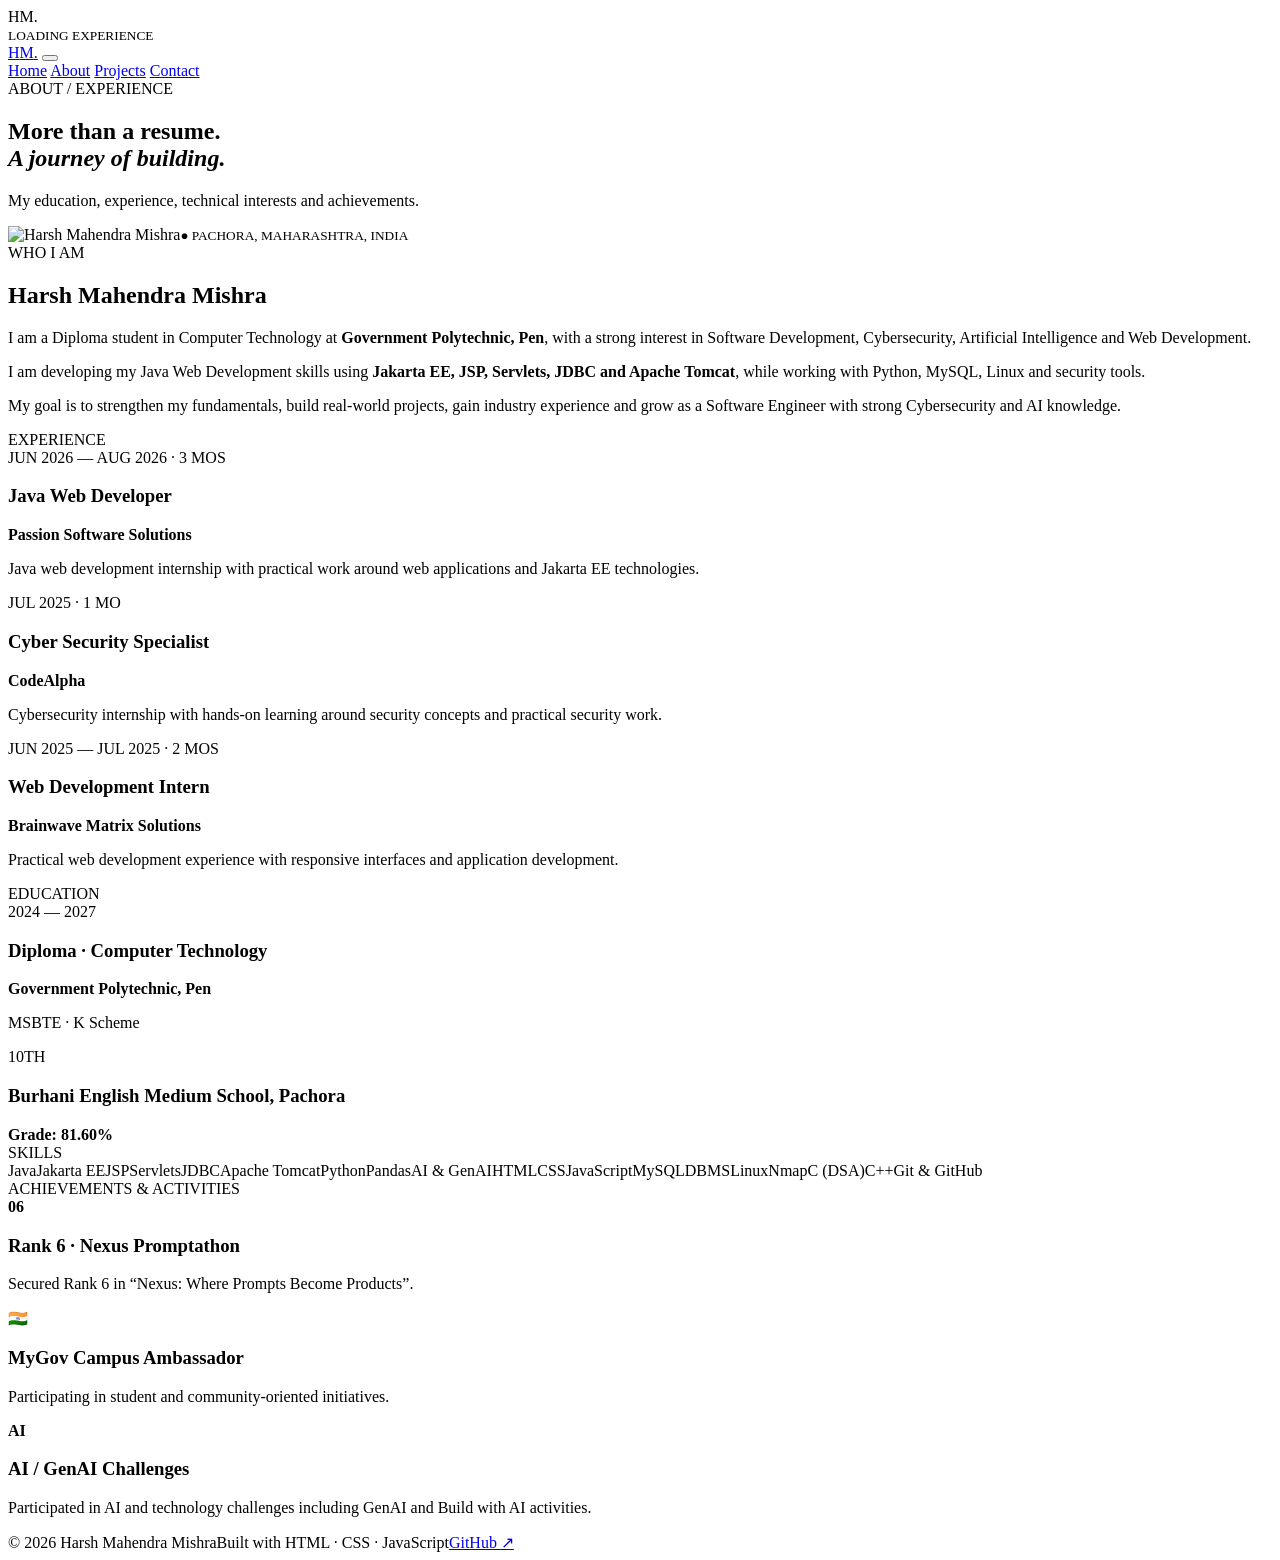
==== about.html @ 80773087 "Create about.html" ====
<!DOCTYPE html><html lang="en"><head><meta charset="UTF-8">
<meta name="viewport" content="width=device-width, initial-scale=1.0">
<link rel="preconnect" href="https://fonts.googleapis.com">
<link rel="preconnect" href="https://fonts.gstatic.com" crossorigin>
<link href="https://fonts.googleapis.com/css2?family=Inter:wght@400;500;600;700;800&family=Space+Grotesk:wght@500;600;700&display=swap" rel="stylesheet">
<link rel="stylesheet" href="assets/css/style.css"><title>About | Harsh Mahendra Mishra</title></head><body>
<div class="loader" id="loader"><div class="loader-inner"><div class="loader-ring"></div><div class="loader-text">HM<span>.</span></div><small>LOADING EXPERIENCE</small></div></div><header class="site-header">
<nav class="nav container">
<a class="brand page-link" href="index.html"><span>H</span>M<span class="dot">.</span></a>
<button class="menu-btn" aria-label="Open menu"><i></i><i></i><i></i></button>
<div class="nav-links">
<a class="page-link" href="index.html">Home</a>
<a class="page-link" href="about.html">About</a>
<a class="page-link" href="projects.html">Projects</a>
<a class="page-link" href="contact.html">Contact</a>
</div>
</nav></header><main>
<section class="page-heading container"><span>ABOUT / EXPERIENCE</span><h1>More than a resume.<br><em>A journey of building.</em></h1><p>My education, experience, technical interests and achievements.</p></section>
<section class="section container about-profile"><div class="about-photo"><img src="https://avatars.githubusercontent.com/u/190022282?v=4" alt="Harsh Mahendra Mishra"><small>● PACHORA, MAHARASHTRA, INDIA</small></div><div class="about-text"><label>WHO I AM</label><h2>Harsh Mahendra Mishra</h2><p>I am a Diploma student in Computer Technology at <b>Government Polytechnic, Pen</b>, with a strong interest in Software Development, Cybersecurity, Artificial Intelligence and Web Development.</p><p>I am developing my Java Web Development skills using <b>Jakarta EE, JSP, Servlets, JDBC and Apache Tomcat</b>, while working with Python, MySQL, Linux and security tools.</p><p>My goal is to strengthen my fundamentals, build real-world projects, gain industry experience and grow as a Software Engineer with strong Cybersecurity and AI knowledge.</p></div></section>
<section class="section dark"><div class="container"><div class="section-title"><span>EXPERIENCE</span></div><div class="timeline">
<article><time>JUN 2026 — AUG 2026 · 3 MOS</time><h3>Java Web Developer</h3><b>Passion Software Solutions</b><p>Java web development internship with practical work around web applications and Jakarta EE technologies.</p></article>
<article><time>JUL 2025 · 1 MO</time><h3>Cyber Security Specialist</h3><b>CodeAlpha</b><p>Cybersecurity internship with hands-on learning around security concepts and practical security work.</p></article>
<article><time>JUN 2025 — JUL 2025 · 2 MOS</time><h3>Web Development Intern</h3><b>Brainwave Matrix Solutions</b><p>Practical web development experience with responsive interfaces and application development.</p></article>
</div></div></section>
<section class="section container"><div class="section-title"><span>EDUCATION</span></div><div class="edu-grid"><article><span>2024 — 2027</span><h3>Diploma · Computer Technology</h3><b>Government Polytechnic, Pen</b><p>MSBTE · K Scheme</p></article><article><span>10TH</span><h3>Burhani English Medium School, Pachora</h3><b>Grade: 81.60%</b></article></div></section>
<section class="section container"><div class="section-title"><span>SKILLS</span></div><div class="skill-cloud"><span>Java</span><span>Jakarta EE</span><span>JSP</span><span>Servlets</span><span>JDBC</span><span>Apache Tomcat</span><span>Python</span><span>Pandas</span><span>AI & GenAI</span><span>HTML</span><span>CSS</span><span>JavaScript</span><span>MySQL</span><span>DBMS</span><span>Linux</span><span>Nmap</span><span>C (DSA)</span><span>C++</span><span>Git & GitHub</span></div></section>
<section class="section dark"><div class="container"><div class="section-title"><span>ACHIEVEMENTS & ACTIVITIES</span></div><div class="achievement-grid"><article><b>06</b><h3>Rank 6 · Nexus Promptathon</h3><p>Secured Rank 6 in “Nexus: Where Prompts Become Products”.</p></article><article><b>🇮🇳</b><h3>MyGov Campus Ambassador</h3><p>Participating in student and community-oriented initiatives.</p></article><article><b>AI</b><h3>AI / GenAI Challenges</h3><p>Participated in AI and technology challenges including GenAI and Build with AI activities.</p></article></div></div></section>
</main><footer><div class="container footer-inner"><span>© 2026 Harsh Mahendra Mishra</span><span>Built with HTML · CSS · JavaScript</span><a href="https://github.com/Harsh2k7" target="_blank">GitHub ↗</a></div></footer><script src="assets/js/main.js"></script></body></html>
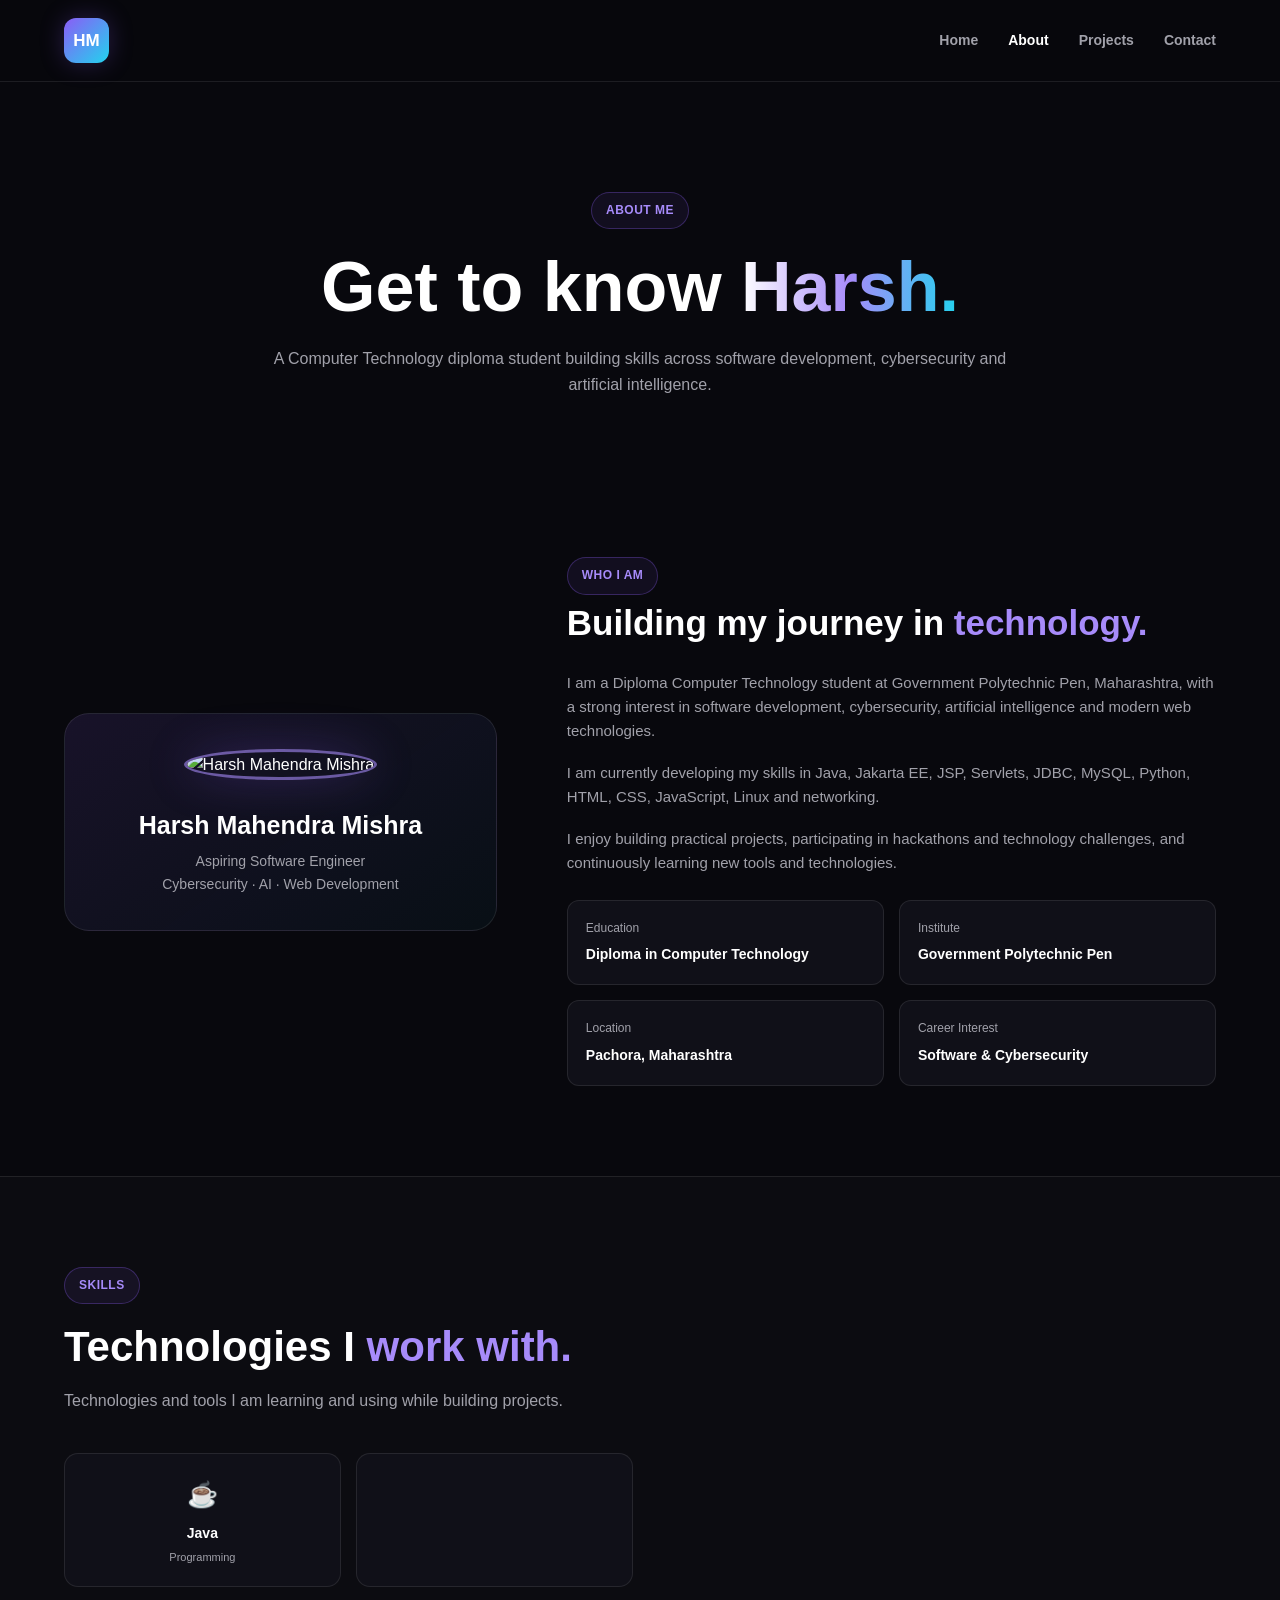
==== commit 70b40d06: "Update about.html" ====
--- a/about.html
+++ b/about.html
@@ -1,28 +1,1028 @@
-<!DOCTYPE html><html lang="en"><head><meta charset="UTF-8">
-<meta name="viewport" content="width=device-width, initial-scale=1.0">
-<link rel="preconnect" href="https://fonts.googleapis.com">
-<link rel="preconnect" href="https://fonts.gstatic.com" crossorigin>
-<link href="https://fonts.googleapis.com/css2?family=Inter:wght@400;500;600;700;800&family=Space+Grotesk:wght@500;600;700&display=swap" rel="stylesheet">
-<link rel="stylesheet" href="assets/css/style.css"><title>About | Harsh Mahendra Mishra</title></head><body>
-<div class="loader" id="loader"><div class="loader-inner"><div class="loader-ring"></div><div class="loader-text">HM<span>.</span></div><small>LOADING EXPERIENCE</small></div></div><header class="site-header">
-<nav class="nav container">
-<a class="brand page-link" href="index.html"><span>H</span>M<span class="dot">.</span></a>
-<button class="menu-btn" aria-label="Open menu"><i></i><i></i><i></i></button>
-<div class="nav-links">
-<a class="page-link" href="index.html">Home</a>
-<a class="page-link" href="about.html">About</a>
-<a class="page-link" href="projects.html">Projects</a>
-<a class="page-link" href="contact.html">Contact</a>
-</div>
-</nav></header><main>
-<section class="page-heading container"><span>ABOUT / EXPERIENCE</span><h1>More than a resume.<br><em>A journey of building.</em></h1><p>My education, experience, technical interests and achievements.</p></section>
-<section class="section container about-profile"><div class="about-photo"><img src="https://avatars.githubusercontent.com/u/190022282?v=4" alt="Harsh Mahendra Mishra"><small>● PACHORA, MAHARASHTRA, INDIA</small></div><div class="about-text"><label>WHO I AM</label><h2>Harsh Mahendra Mishra</h2><p>I am a Diploma student in Computer Technology at <b>Government Polytechnic, Pen</b>, with a strong interest in Software Development, Cybersecurity, Artificial Intelligence and Web Development.</p><p>I am developing my Java Web Development skills using <b>Jakarta EE, JSP, Servlets, JDBC and Apache Tomcat</b>, while working with Python, MySQL, Linux and security tools.</p><p>My goal is to strengthen my fundamentals, build real-world projects, gain industry experience and grow as a Software Engineer with strong Cybersecurity and AI knowledge.</p></div></section>
-<section class="section dark"><div class="container"><div class="section-title"><span>EXPERIENCE</span></div><div class="timeline">
-<article><time>JUN 2026 — AUG 2026 · 3 MOS</time><h3>Java Web Developer</h3><b>Passion Software Solutions</b><p>Java web development internship with practical work around web applications and Jakarta EE technologies.</p></article>
-<article><time>JUL 2025 · 1 MO</time><h3>Cyber Security Specialist</h3><b>CodeAlpha</b><p>Cybersecurity internship with hands-on learning around security concepts and practical security work.</p></article>
-<article><time>JUN 2025 — JUL 2025 · 2 MOS</time><h3>Web Development Intern</h3><b>Brainwave Matrix Solutions</b><p>Practical web development experience with responsive interfaces and application development.</p></article>
-</div></div></section>
-<section class="section container"><div class="section-title"><span>EDUCATION</span></div><div class="edu-grid"><article><span>2024 — 2027</span><h3>Diploma · Computer Technology</h3><b>Government Polytechnic, Pen</b><p>MSBTE · K Scheme</p></article><article><span>10TH</span><h3>Burhani English Medium School, Pachora</h3><b>Grade: 81.60%</b></article></div></section>
-<section class="section container"><div class="section-title"><span>SKILLS</span></div><div class="skill-cloud"><span>Java</span><span>Jakarta EE</span><span>JSP</span><span>Servlets</span><span>JDBC</span><span>Apache Tomcat</span><span>Python</span><span>Pandas</span><span>AI & GenAI</span><span>HTML</span><span>CSS</span><span>JavaScript</span><span>MySQL</span><span>DBMS</span><span>Linux</span><span>Nmap</span><span>C (DSA)</span><span>C++</span><span>Git & GitHub</span></div></section>
-<section class="section dark"><div class="container"><div class="section-title"><span>ACHIEVEMENTS & ACTIVITIES</span></div><div class="achievement-grid"><article><b>06</b><h3>Rank 6 · Nexus Promptathon</h3><p>Secured Rank 6 in “Nexus: Where Prompts Become Products”.</p></article><article><b>🇮🇳</b><h3>MyGov Campus Ambassador</h3><p>Participating in student and community-oriented initiatives.</p></article><article><b>AI</b><h3>AI / GenAI Challenges</h3><p>Participated in AI and technology challenges including GenAI and Build with AI activities.</p></article></div></div></section>
-</main><footer><div class="container footer-inner"><span>© 2026 Harsh Mahendra Mishra</span><span>Built with HTML · CSS · JavaScript</span><a href="https://github.com/Harsh2k7" target="_blank">GitHub ↗</a></div></footer><script src="assets/js/main.js"></script></body></html>
+<!DOCTYPE html>
+<html lang="en">
+<head>
+
+    <meta charset="UTF-8">
+    <meta name="viewport" content="width=device-width, initial-scale=1.0">
+
+    <title>About | Harsh Mahendra Mishra</title>
+
+    <meta name="description"
+          content="About Harsh Mahendra Mishra - Software Development, Cybersecurity and AI & GenAI enthusiast.">
+
+    <style>
+
+        /* =========================
+           RESET
+        ========================= */
+
+        * {
+            margin: 0;
+            padding: 0;
+            box-sizing: border-box;
+        }
+
+        html {
+            scroll-behavior: smooth;
+        }
+
+        body {
+            font-family: Arial, Helvetica, sans-serif;
+            background: #08080d;
+            color: #ffffff;
+            line-height: 1.6;
+        }
+
+        a {
+            text-decoration: none;
+            color: inherit;
+        }
+
+        :root {
+            --bg: #08080d;
+            --card: #101018;
+            --card2: #141420;
+
+            --purple: #8b5cf6;
+            --purple-light: #a78bfa;
+
+            --cyan: #22d3ee;
+
+            --white: #ffffff;
+            --muted: #a1a1aa;
+
+            --border: rgba(255,255,255,0.09);
+
+            --max-width: 1180px;
+        }
+
+
+        /* =========================
+           HEADER
+        ========================= */
+
+        header {
+            position: sticky;
+            top: 0;
+            z-index: 1000;
+
+            width: 100%;
+
+            background: rgba(8,8,13,0.94);
+
+            border-bottom:
+                1px solid var(--border);
+        }
+
+        .navbar {
+            width: 90%;
+            max-width: var(--max-width);
+
+            margin: auto;
+
+            padding: 18px 0;
+
+            display: flex;
+            align-items: center;
+            justify-content: space-between;
+        }
+
+        .logo {
+            width: 45px;
+            height: 45px;
+
+            display: flex;
+            align-items: center;
+            justify-content: center;
+
+            border-radius: 12px;
+
+            background:
+                linear-gradient(
+                    135deg,
+                    var(--purple),
+                    var(--cyan)
+                );
+
+            font-size: 17px;
+            font-weight: 800;
+
+            box-shadow:
+                0 0 25px
+                rgba(139,92,246,0.25);
+        }
+
+        nav {
+            display: flex;
+            gap: 30px;
+        }
+
+        nav a {
+            color: var(--muted);
+
+            font-size: 14px;
+            font-weight: 600;
+
+            transition: 0.3s;
+        }
+
+        nav a:hover,
+        nav a.active {
+            color: #ffffff;
+        }
+
+
+        /* =========================
+           COMMON
+        ========================= */
+
+        .container {
+            width: 90%;
+            max-width: var(--max-width);
+            margin: auto;
+        }
+
+        section {
+            padding: 90px 0;
+        }
+
+        .tag {
+            display: inline-block;
+
+            padding: 8px 14px;
+
+            border-radius: 50px;
+
+            background:
+                rgba(139,92,246,0.08);
+
+            border:
+                1px solid
+                rgba(139,92,246,0.3);
+
+            color: var(--purple-light);
+
+            font-size: 12px;
+            font-weight: 700;
+
+            letter-spacing: 0.5px;
+        }
+
+        .section-title {
+            font-size: 42px;
+            line-height: 1.2;
+
+            margin-top: 18px;
+            margin-bottom: 15px;
+        }
+
+        .section-title span {
+            color: var(--purple-light);
+        }
+
+        .section-description {
+            max-width: 750px;
+
+            color: var(--muted);
+
+            font-size: 16px;
+        }
+
+
+        /* =========================
+           PAGE HERO
+        ========================= */
+
+        .page-hero {
+            padding:
+                110px 0
+                70px;
+
+            text-align: center;
+        }
+
+        .page-hero h1 {
+            font-size:
+                clamp(45px, 7vw, 70px);
+
+            line-height: 1.1;
+
+            margin: 20px 0;
+        }
+
+        .gradient {
+            background:
+                linear-gradient(
+                    90deg,
+                    #ffffff,
+                    #a78bfa,
+                    #22d3ee
+                );
+
+            -webkit-background-clip: text;
+            background-clip: text;
+
+            color: transparent;
+        }
+
+
+        /* =========================
+           ABOUT INTRO
+        ========================= */
+
+        .about-grid {
+            display: grid;
+
+            grid-template-columns:
+                0.8fr 1.2fr;
+
+            gap: 70px;
+
+            align-items: center;
+        }
+
+        .profile-box {
+            padding: 35px;
+
+            background:
+                linear-gradient(
+                    145deg,
+                    rgba(139,92,246,0.12),
+                    rgba(34,211,238,0.04)
+                );
+
+            border:
+                1px solid var(--border);
+
+            border-radius: 25px;
+
+            text-align: center;
+        }
+
+        .profile-box img {
+            width: 190px;
+            height: 190px;
+
+            object-fit: cover;
+
+            border-radius: 50%;
+
+            margin: auto auto 25px;
+
+            border:
+                3px solid
+                rgba(167,139,250,0.6);
+
+            box-shadow:
+                0 0 45px
+                rgba(139,92,246,0.25);
+        }
+
+        .profile-box h2 {
+            font-size: 25px;
+            margin-bottom: 5px;
+        }
+
+        .profile-box p {
+            color: var(--muted);
+            font-size: 14px;
+        }
+
+        .about-content h2 {
+            font-size: 35px;
+            margin-bottom: 20px;
+        }
+
+        .about-content h2 span {
+            color: var(--purple-light);
+        }
+
+        .about-content p {
+            color: var(--muted);
+            margin-bottom: 18px;
+            font-size: 15px;
+        }
+
+
+        /* =========================
+           INFO CARDS
+        ========================= */
+
+        .info-grid {
+            display: grid;
+
+            grid-template-columns:
+                repeat(2, 1fr);
+
+            gap: 15px;
+
+            margin-top: 25px;
+        }
+
+        .info-card {
+            padding: 18px;
+
+            background: var(--card);
+
+            border:
+                1px solid var(--border);
+
+            border-radius: 12px;
+        }
+
+        .info-card small {
+            display: block;
+
+            color: var(--muted);
+
+            font-size: 12px;
+
+            margin-bottom: 3px;
+        }
+
+        .info-card strong {
+            font-size: 14px;
+        }
+
+
+        /* =========================
+           SKILLS
+        ========================= */
+
+        .skills-section {
+            background:
+                rgba(255,255,255,0.015);
+
+            border-top:
+                1px solid var(--border);
+
+            border-bottom:
+                1px solid var(--border);
+        }
+
+        .skills-grid {
+            display: grid;
+
+            grid-template-columns:
+                repeat(4, 1fr);
+
+            gap: 15px;
+
+            margin-top: 40px;
+        }
+
+        .skill {
+            padding: 20px;
+
+            background: var(--card);
+
+            border:
+                1px solid var(--border);
+
+            border-radius: 14px;
+
+            text-align: center;
+
+            transition: 0.3s;
+        }
+
+        .skill:hover {
+            transform: translateY(-5px);
+
+            border-color:
+                rgba(139,92,246,0.4);
+        }
+
+        .skill-icon {
+            font-size: 25px;
+            margin-bottom: 8px;
+        }
+
+        .skill h3 {
+            font-size: 14px;
+        }
+
+        .skill p {
+            color: var(--muted);
+            font-size: 11px;
+            margin-top: 4px;
+        }
+
+
+        /* =========================
+           EXPERIENCE
+        ========================= */
+
+        .timeline {
+            position: relative;
+
+            margin-top: 45px;
+
+            padding-left: 35px;
+        }
+
+        .timeline::before {
+            content: "";
+
+            position: absolute;
+
+            left: 7px;
+            top: 0;
+            bottom: 0;
+
+            width: 2px;
+
+            background:
+                linear-gradient(
+                    var(--purple),
+                    var(--cyan)
+                );
+        }
+
+        .timeline-item {
+            position: relative;
+
+            margin-bottom: 35px;
+        }
+
+        .timeline-item::before {
+            content: "";
+
+            position: absolute;
+
+            left: -34px;
+            top: 5px;
+
+            width: 13px;
+            height: 13px;
+
+            border-radius: 50%;
+
+            background:
+                var(--purple);
+
+            border:
+                3px solid
+                var(--bg);
+
+            box-shadow:
+                0 0 15px
+                rgba(139,92,246,0.7);
+        }
+
+        .experience-card {
+            padding: 25px;
+
+            background: var(--card);
+
+            border:
+                1px solid var(--border);
+
+            border-radius: 17px;
+
+            transition: 0.3s;
+        }
+
+        .experience-card:hover {
+            transform: translateX(5px);
+
+            border-color:
+                rgba(139,92,246,0.35);
+        }
+
+        .experience-card .date {
+            color: var(--cyan);
+
+            font-size: 12px;
+            font-weight: 700;
+
+            margin-bottom: 7px;
+        }
+
+        .experience-card h3 {
+            font-size: 21px;
+            margin-bottom: 3px;
+        }
+
+        .experience-card .company {
+            color: var(--purple-light);
+
+            font-size: 14px;
+
+            margin-bottom: 12px;
+        }
+
+        .experience-card p {
+            color: var(--muted);
+            font-size: 14px;
+        }
+
+
+        /* =========================
+           EDUCATION
+        ========================= */
+
+        .education-grid {
+            display: grid;
+
+            grid-template-columns:
+                repeat(2, 1fr);
+
+            gap: 20px;
+
+            margin-top: 40px;
+        }
+
+        .education-card {
+            padding: 30px;
+
+            background: var(--card);
+
+            border:
+                1px solid var(--border);
+
+            border-radius: 18px;
+
+            transition: 0.3s;
+        }
+
+        .education-card:hover {
+            transform: translateY(-5px);
+
+            border-color:
+                rgba(34,211,238,0.35);
+        }
+
+        .education-card .year {
+            display: inline-block;
+
+            padding: 5px 10px;
+
+            border-radius: 50px;
+
+            background:
+                rgba(34,211,238,0.08);
+
+            color: #67e8f9;
+
+            font-size: 11px;
+
+            margin-bottom: 15px;
+        }
+
+        .education-card h3 {
+            font-size: 20px;
+            margin-bottom: 7px;
+        }
+
+        .education-card h4 {
+            color: var(--purple-light);
+
+            font-size: 14px;
+
+            margin-bottom: 10px;
+        }
+
+        .education-card p {
+            color: var(--muted);
+            font-size: 13px;
+        }
+
+
+        /* =========================
+           ACHIEVEMENTS
+        ========================= */
+
+        .achievement-grid {
+            display: grid;
+
+            grid-template-columns:
+                repeat(3, 1fr);
+
+            gap: 20px;
+
+            margin-top: 40px;
+        }
+
+        .achievement {
+            padding: 28px;
+
+            background: var(--card);
+
+            border:
+                1px solid var(--border);
+
+            border-radius: 18px;
+
+            text-align: center;
+        }
+
+        .achievement-icon {
+            font-size: 30px;
+            margin-bottom: 12px;
+        }
+
+        .achievement h3 {
+            font-size: 17px;
+            margin-bottom: 7px;
+        }
+
+        .achievement p {
+            color: var(--muted);
+            font-size: 13px;
+        }
+
+
+        /* =========================
+           FOOTER
+        ========================= */
+
+        footer {
+            padding: 35px 0;
+
+            text-align: center;
+
+            color: var(--muted);
+
+            font-size: 13px;
+
+            border-top:
+                1px solid var(--border);
+        }
+
+
+        /* =========================
+           RESPONSIVE
+        ========================= */
+
+        @media (max-width: 900px) {
+
+            .about-grid {
+                grid-template-columns: 1fr;
+            }
+
+            .profile-box {
+                max-width: 450px;
+                margin: auto;
+            }
+
+            .skills-grid {
+                grid-template-columns:
+                    repeat(2, 1fr);
+            }
+
+            .achievement-grid {
+                grid-template-columns: 1fr;
+            }
+
+        }
+
+
+        @media (max-width: 650px) {
+
+            .navbar {
+                padding: 15px 0;
+            }
+
+            nav {
+                gap: 13px;
+            }
+
+            nav a {
+                font-size: 11px;
+            }
+
+            section {
+                padding: 70px 0;
+            }
+
+            .page-hero {
+                padding:
+                    80px 0
+                    50px;
+            }
+
+            .page-hero h1 {
+                font-size: 45px;
+            }
+
+            .section-title {
+                font-size: 34px;
+            }
+
+            .info-grid {
+                grid-template-columns: 1fr;
+            }
+
+            .education-grid {
+                grid-template-columns: 1fr;
+            }
+
+        }
+
+
+        @media (max-width: 450px) {
+
+            .logo {
+                width: 40px;
+                height: 40px;
+            }
+
+            nav {
+                gap: 8px;
+            }
+
+            nav a {
+                font-size: 10px;
+            }
+
+            .skills-grid {
+                grid-template-columns: 1fr;
+            }
+
+            .profile-box img {
+                width: 150px;
+                height: 150px;
+            }
+
+        }
+
+    </style>
+
+</head>
+
+
+<body>
+
+
+    <!-- =========================
+         HEADER
+    ========================== -->
+
+    <header>
+
+        <div class="navbar">
+
+            <a href="index.html" class="logo">
+                HM
+            </a>
+
+            <nav>
+
+                <a href="index.html">
+                    Home
+                </a>
+
+                <a href="about.html" class="active">
+                    About
+                </a>
+
+                <a href="projects.html">
+                    Projects
+                </a>
+
+                <a href="contact.html">
+                    Contact
+                </a>
+
+            </nav>
+
+        </div>
+
+    </header>
+
+
+
+    <!-- =========================
+         PAGE HERO
+    ========================== -->
+
+    <section class="page-hero">
+
+        <div class="container">
+
+            <span class="tag">
+                ABOUT ME
+            </span>
+
+            <h1>
+
+                Get to know
+                <span class="gradient">
+                    Harsh.
+
+                </span>
+
+            </h1>
+
+            <p class="section-description"
+               style="margin:auto;">
+
+                A Computer Technology diploma student
+                building skills across software development,
+                cybersecurity and artificial intelligence.
+
+            </p>
+
+        </div>
+
+    </section>
+
+
+
+    <!-- =========================
+         ABOUT
+    ========================== -->
+
+    <section>
+
+        <div class="container">
+
+            <div class="about-grid">
+
+
+                <!-- PROFILE -->
+
+                <div class="profile-box">
+
+                    <img
+                        src="https://avatars.githubusercontent.com/u/190022282?v=4"
+                        alt="Harsh Mahendra Mishra"
+                    >
+
+                    <h2>
+                        Harsh Mahendra Mishra
+                    </h2>
+
+                    <p>
+                        Aspiring Software Engineer
+                    </p>
+
+                    <p>
+                        Cybersecurity · AI · Web Development
+                    </p>
+
+                </div>
+
+
+
+                <!-- CONTENT -->
+
+                <div class="about-content">
+
+                    <span class="tag">
+                        WHO I AM
+                    </span>
+
+                    <h2>
+
+                        Building my journey in
+                        <span>technology.</span>
+
+                    </h2>
+
+                    <p>
+
+                        I am a Diploma Computer Technology
+                        student at Government Polytechnic Pen,
+                        Maharashtra, with a strong interest in
+                        software development, cybersecurity,
+                        artificial intelligence and modern
+                        web technologies.
+
+                    </p>
+
+                    <p>
+
+                        I am currently developing my skills in
+                        Java, Jakarta EE, JSP, Servlets, JDBC,
+                        MySQL, Python, HTML, CSS, JavaScript,
+                        Linux and networking.
+
+                    </p>
+
+                    <p>
+
+                        I enjoy building practical projects,
+                        participating in hackathons and
+                        technology challenges, and continuously
+                        learning new tools and technologies.
+
+                    </p>
+
+
+                    <div class="info-grid">
+
+                        <div class="info-card">
+
+                            <small>
+                                Education
+                            </small>
+
+                            <strong>
+                                Diploma in Computer Technology
+                            </strong>
+
+                        </div>
+
+
+                        <div class="info-card">
+
+                            <small>
+                                Institute
+                            </small>
+
+                            <strong>
+                                Government Polytechnic Pen
+                            </strong>
+
+                        </div>
+
+
+                        <div class="info-card">
+
+                            <small>
+                                Location
+                            </small>
+
+                            <strong>
+                                Pachora, Maharashtra
+                            </strong>
+
+                        </div>
+
+
+                        <div class="info-card">
+
+                            <small>
+                                Career Interest
+                            </small>
+
+                            <strong>
+                                Software & Cybersecurity
+                            </strong>
+
+                        </div>
+
+                    </div>
+
+                </div>
+
+            </div>
+
+        </div>
+
+    </section>
+
+
+
+    <!-- =========================
+         SKILLS
+    ========================== -->
+
+    <section class="skills-section">
+
+        <div class="container">
+
+            <span class="tag">
+                SKILLS
+            </span>
+
+            <h2 class="section-title">
+
+                Technologies I
+                <span>work with.</span>
+
+            </h2>
+
+            <p class="section-description">
+
+                Technologies and tools I am learning
+                and using while building projects.
+
+            </p>
+
+
+            <div class="skills-grid">
+
+
+                <div class="skill">
+
+                    <div class="skill-icon">
+                        ☕
+                    </div>
+
+                    <h3>
+                        Java
+                    </h3>
+
+                    <p>
+                        Programming
+                    </p>
+
+                </div>
+
+
+                <div class="skill">
+
+                
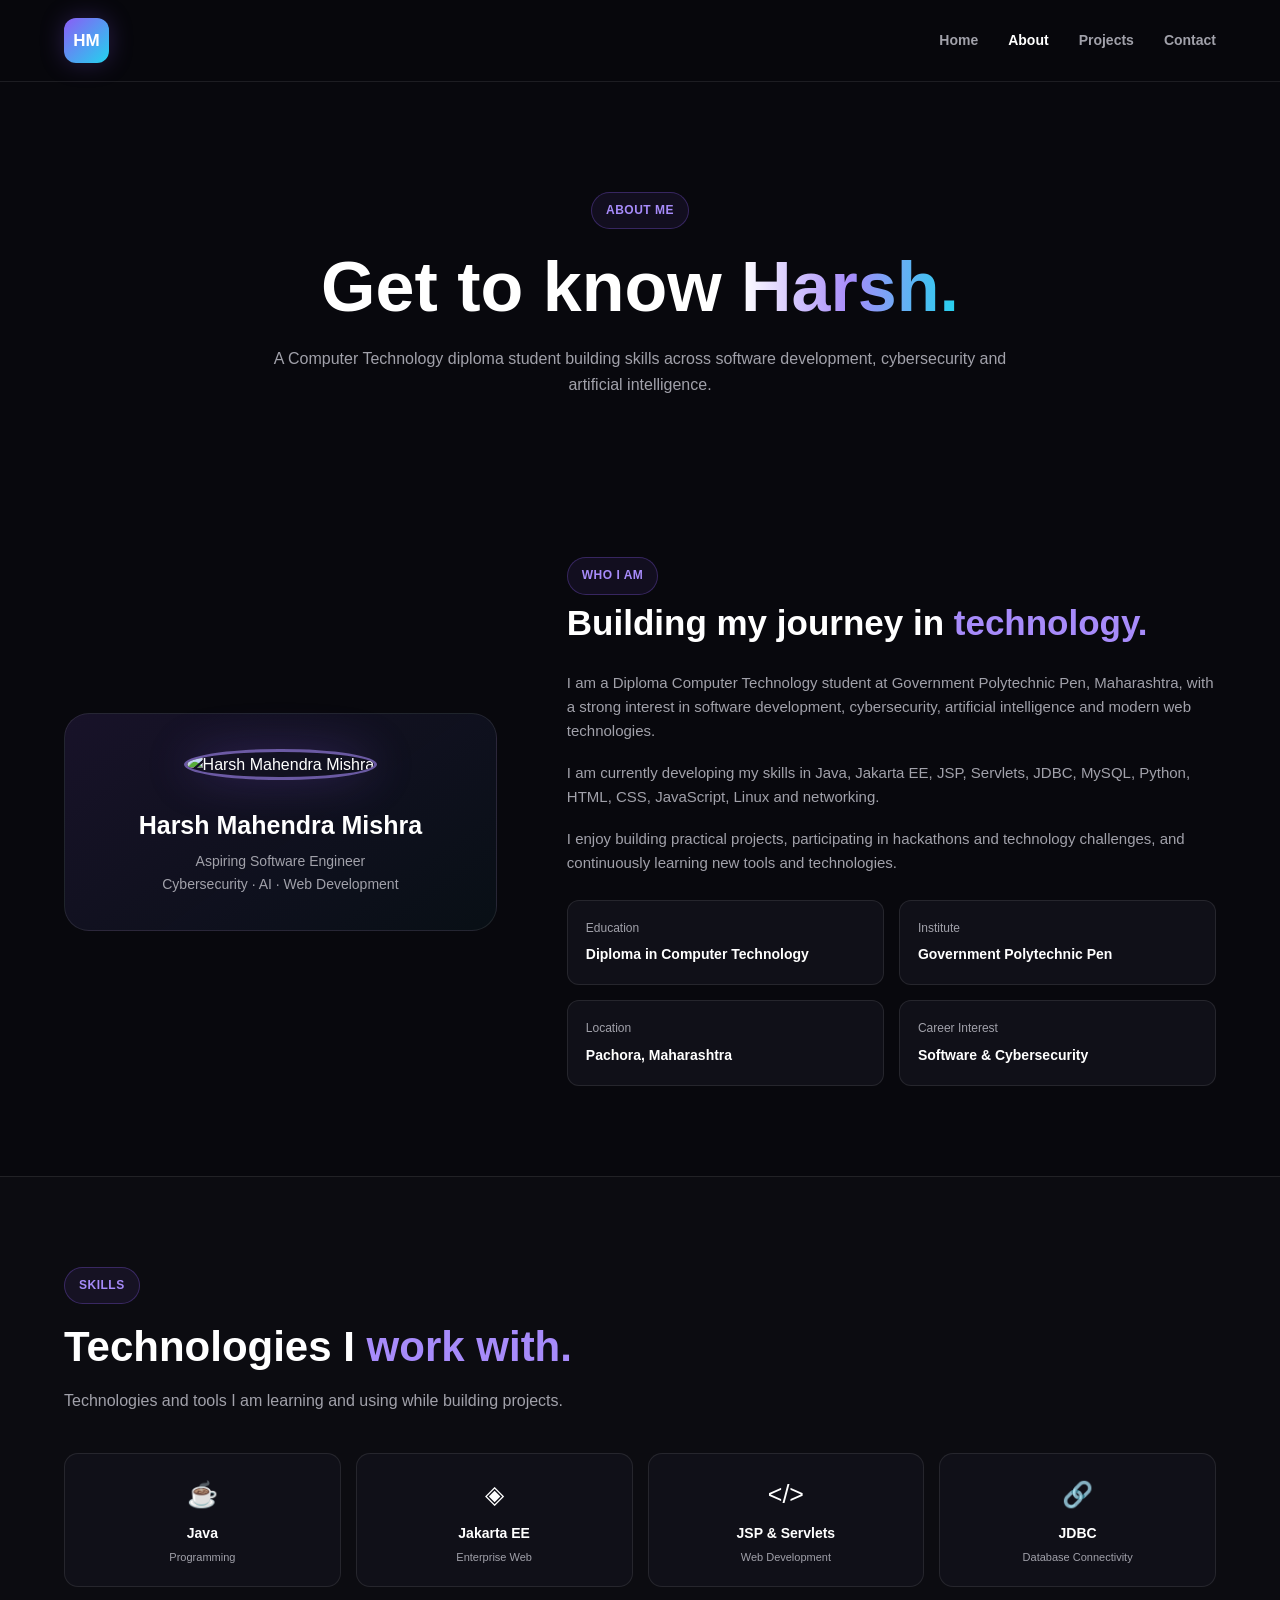
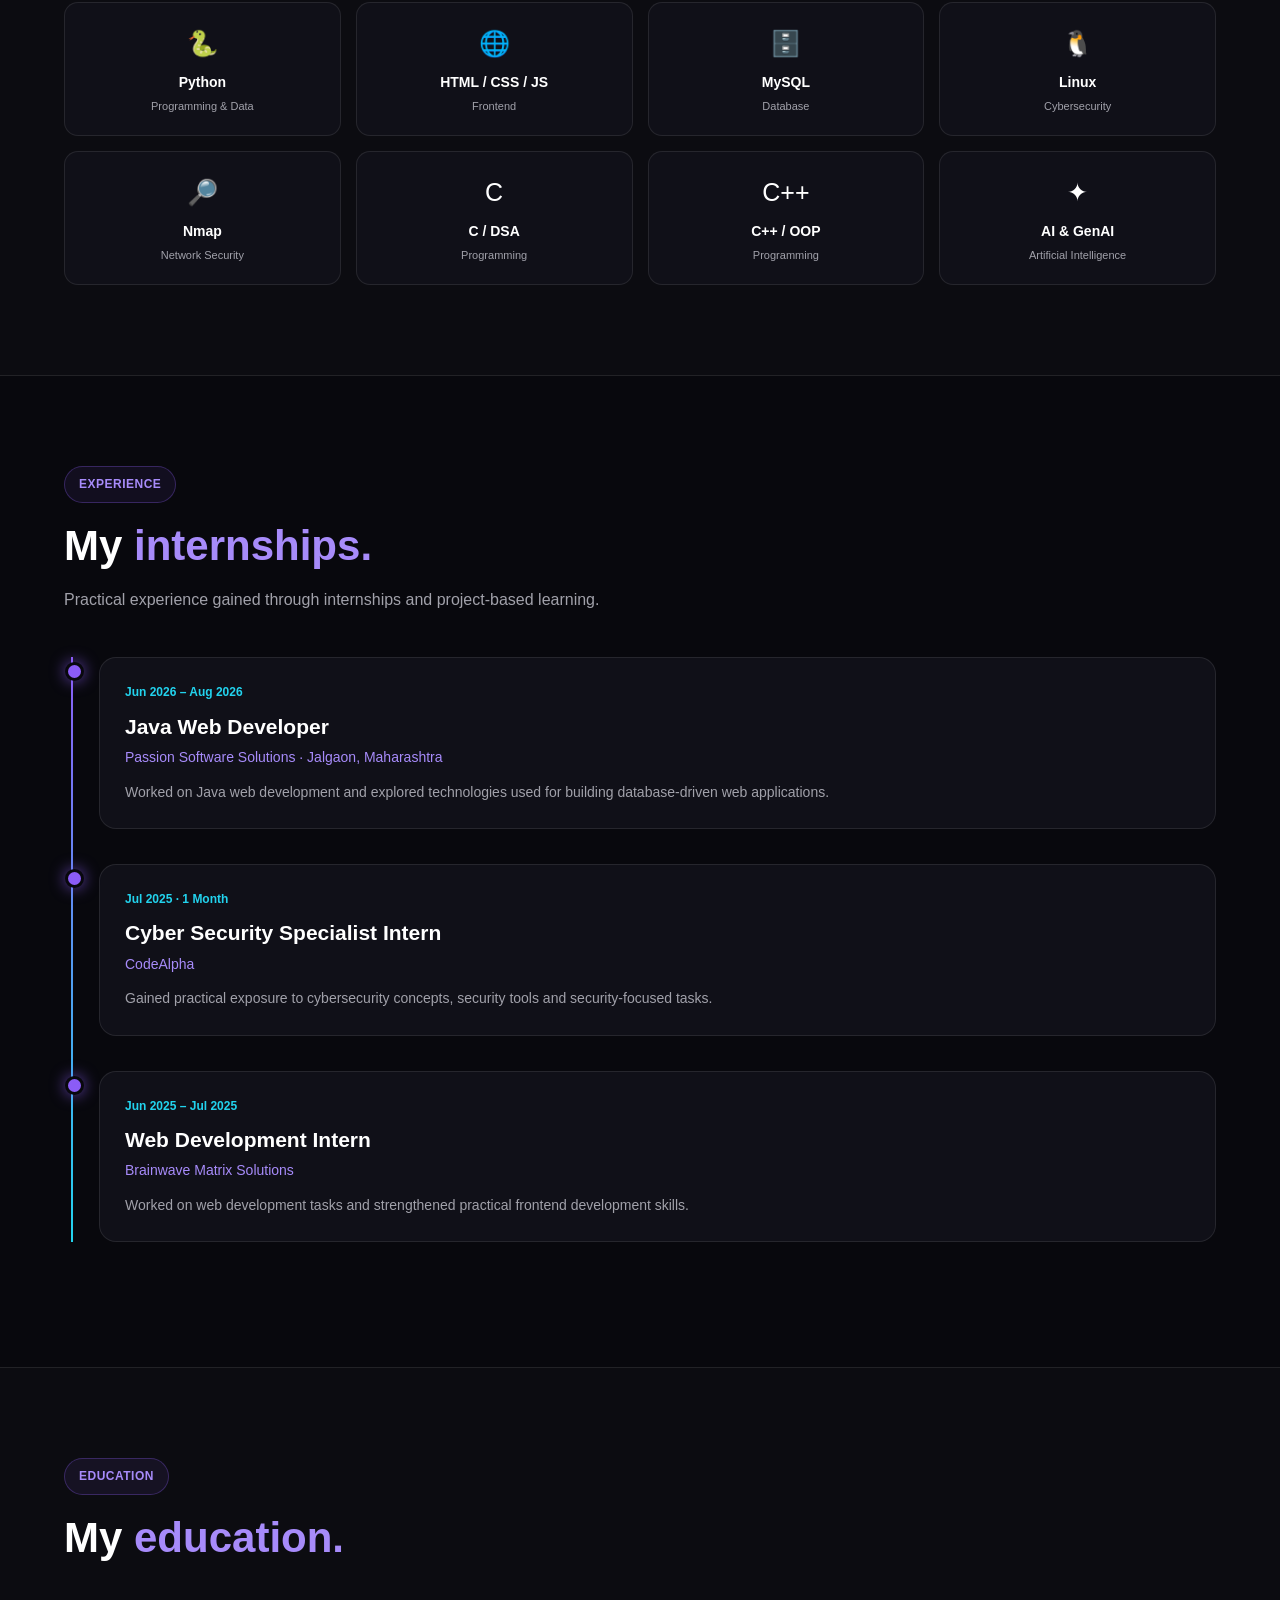
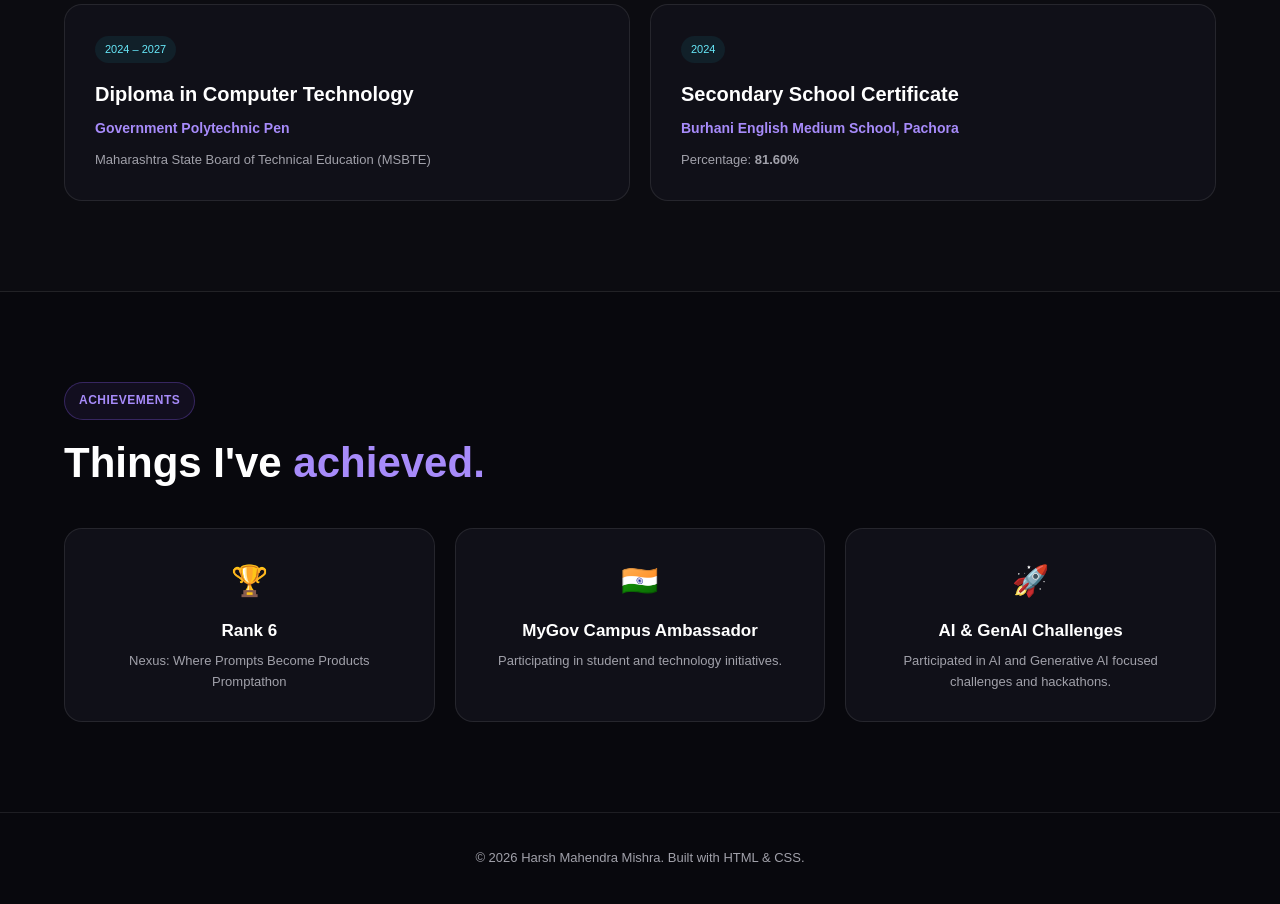
==== commit e1bd20b6: "Add skills section with various technologies" ====
--- a/about.html
+++ b/about.html
@@ -1025,4 +1025,517 @@
 
                 <div class="skill">
 
-                
+                    <div class="skill-icon">
+                        ◈
+                    </div>
+
+                    <h3>
+                        Jakarta EE
+                    </h3>
+
+                    <p>
+                        Enterprise Web
+                    </p>
+
+                </div>
+
+
+                <div class="skill">
+
+                    <div class="skill-icon">
+                        &lt;/&gt;
+                    </div>
+
+                    <h3>
+                        JSP & Servlets
+                    </h3>
+
+                    <p>
+                        Web Development
+                    </p>
+
+                </div>
+
+
+                <div class="skill">
+
+                    <div class="skill-icon">
+                        🔗
+                    </div>
+
+                    <h3>
+                        JDBC
+                    </h3>
+
+                    <p>
+                        Database Connectivity
+                    </p>
+
+                </div>
+
+
+                <div class="skill">
+
+                    <div class="skill-icon">
+                        🐍
+                    </div>
+
+                    <h3>
+                        Python
+                    </h3>
+
+                    <p>
+                        Programming & Data
+                    </p>
+
+                </div>
+
+
+                <div class="skill">
+
+                    <div class="skill-icon">
+                        🌐
+                    </div>
+
+                    <h3>
+                        HTML / CSS / JS
+                    </h3>
+
+                    <p>
+                        Frontend
+                    </p>
+
+                </div>
+
+
+                <div class="skill">
+
+                    <div class="skill-icon">
+                        🗄️
+                    </div>
+
+                    <h3>
+                        MySQL
+                    </h3>
+
+                    <p>
+                        Database
+                    </p>
+
+                </div>
+
+
+                <div class="skill">
+
+                    <div class="skill-icon">
+                        🐧
+                    </div>
+
+                    <h3>
+                        Linux
+                    </h3>
+
+                    <p>
+                        Cybersecurity
+                    </p>
+
+                </div>
+
+
+                <div class="skill">
+
+                    <div class="skill-icon">
+                        🔎
+                    </div>
+
+                    <h3>
+                        Nmap
+                    </h3>
+
+                    <p>
+                        Network Security
+                    </p>
+
+                </div>
+
+
+                <div class="skill">
+
+                    <div class="skill-icon">
+                        C
+                    </div>
+
+                    <h3>
+                        C / DSA
+                    </h3>
+
+                    <p>
+                        Programming
+                    </p>
+
+                </div>
+
+
+                <div class="skill">
+
+                    <div class="skill-icon">
+                        C++
+                    </div>
+
+                    <h3>
+                        C++ / OOP
+                    </h3>
+
+                    <p>
+                        Programming
+                    </p>
+
+                </div>
+
+
+                <div class="skill">
+
+                    <div class="skill-icon">
+                        ✦
+                    </div>
+
+                    <h3>
+                        AI & GenAI
+                    </h3>
+
+                    <p>
+                        Artificial Intelligence
+                    </p>
+
+                </div>
+
+            </div>
+
+        </div>
+
+    </section>
+
+
+
+    <!-- =========================
+         EXPERIENCE
+    ========================== -->
+
+    <section>
+
+        <div class="container">
+
+            <span class="tag">
+                EXPERIENCE
+            </span>
+
+            <h2 class="section-title">
+
+                My
+                <span>internships.</span>
+
+            </h2>
+
+            <p class="section-description">
+
+                Practical experience gained through
+                internships and project-based learning.
+
+            </p>
+
+
+            <div class="timeline">
+
+
+                <!-- PASSION -->
+
+                <div class="timeline-item">
+
+                    <div class="experience-card">
+
+                        <div class="date">
+                            Jun 2026 – Aug 2026
+                        </div>
+
+                        <h3>
+                            Java Web Developer
+                        </h3>
+
+                        <div class="company">
+                            Passion Software Solutions
+                            · Jalgaon, Maharashtra
+                        </div>
+
+                        <p>
+
+                            Worked on Java web development
+                            and explored technologies used for
+                            building database-driven web
+                            applications.
+
+                        </p>
+
+                    </div>
+
+                </div>
+
+
+
+                <!-- CODEALPHA -->
+
+                <div class="timeline-item">
+
+                    <div class="experience-card">
+
+                        <div class="date">
+                            Jul 2025 · 1 Month
+                        </div>
+
+                        <h3>
+                            Cyber Security Specialist Intern
+                        </h3>
+
+                        <div class="company">
+                            CodeAlpha
+                        </div>
+
+                        <p>
+
+                            Gained practical exposure to
+                            cybersecurity concepts,
+                            security tools and security-focused
+                            tasks.
+
+                        </p>
+
+                    </div>
+
+                </div>
+
+
+
+                <!-- BRAINWAVE -->
+
+                <div class="timeline-item">
+
+                    <div class="experience-card">
+
+                        <div class="date">
+                            Jun 2025 – Jul 2025
+                        </div>
+
+                        <h3>
+                            Web Development Intern
+                        </h3>
+
+                        <div class="company">
+                            Brainwave Matrix Solutions
+                        </div>
+
+                        <p>
+
+                            Worked on web development tasks
+                            and strengthened practical
+                            frontend development skills.
+
+                        </p>
+
+                    </div>
+
+                </div>
+
+            </div>
+
+        </div>
+
+    </section>
+
+
+
+    <!-- =========================
+         EDUCATION
+    ========================== -->
+
+    <section class="skills-section">
+
+        <div class="container">
+
+            <span class="tag">
+                EDUCATION
+            </span>
+
+            <h2 class="section-title">
+
+                My
+                <span>education.</span>
+
+            </h2>
+
+
+            <div class="education-grid">
+
+
+                <div class="education-card">
+
+                    <span class="year">
+                        2024 – 2027
+                    </span>
+
+                    <h3>
+                        Diploma in Computer Technology
+                    </h3>
+
+                    <h4>
+                        Government Polytechnic Pen
+                    </h4>
+
+                    <p>
+
+                        Maharashtra State Board of
+                        Technical Education (MSBTE)
+
+                    </p>
+
+                </div>
+
+
+                <div class="education-card">
+
+                    <span class="year">
+                        2024
+                    </span>
+
+                    <h3>
+                        Secondary School Certificate
+                    </h3>
+
+                    <h4>
+                        Burhani English Medium School,
+                        Pachora
+                    </h4>
+
+                    <p>
+
+                        Percentage:
+                        <strong>81.60%</strong>
+
+                    </p>
+
+                </div>
+
+            </div>
+
+        </div>
+
+    </section>
+
+
+
+    <!-- =========================
+         ACHIEVEMENTS
+    ========================== -->
+
+    <section>
+
+        <div class="container">
+
+            <span class="tag">
+                ACHIEVEMENTS
+            </span>
+
+            <h2 class="section-title">
+
+                Things I've
+                <span>achieved.</span>
+
+            </h2>
+
+
+            <div class="achievement-grid">
+
+
+                <div class="achievement">
+
+                    <div class="achievement-icon">
+                        🏆
+                    </div>
+
+                    <h3>
+                        Rank 6
+                    </h3>
+
+                    <p>
+
+                        Nexus: Where Prompts Become
+                        Products Promptathon
+
+                    </p>
+
+                </div>
+
+
+                <div class="achievement">
+
+                    <div class="achievement-icon">
+                        🇮🇳
+                    </div>
+
+                    <h3>
+                        MyGov Campus Ambassador
+                    </h3>
+
+                    <p>
+
+                        Participating in student and
+                        technology initiatives.
+
+                    </p>
+
+                </div>
+
+
+                <div class="achievement">
+
+                    <div class="achievement-icon">
+                        🚀
+                    </div>
+
+                    <h3>
+                        AI & GenAI Challenges
+                    </h3>
+
+                    <p>
+
+                        Participated in AI and Generative
+                        AI focused challenges and hackathons.
+
+                    </p>
+
+                </div>
+
+            </div>
+
+        </div>
+
+    </section>
+
+
+
+    <!-- =========================
+         FOOTER
+    ========================== -->
+
+    <footer>
+
+        <div class="container">
+
+            © 2026 Harsh Mahendra Mishra.
+            Built with HTML & CSS.
+
+        </div>
+
+    </footer>
+
+
+</body>
+</html>
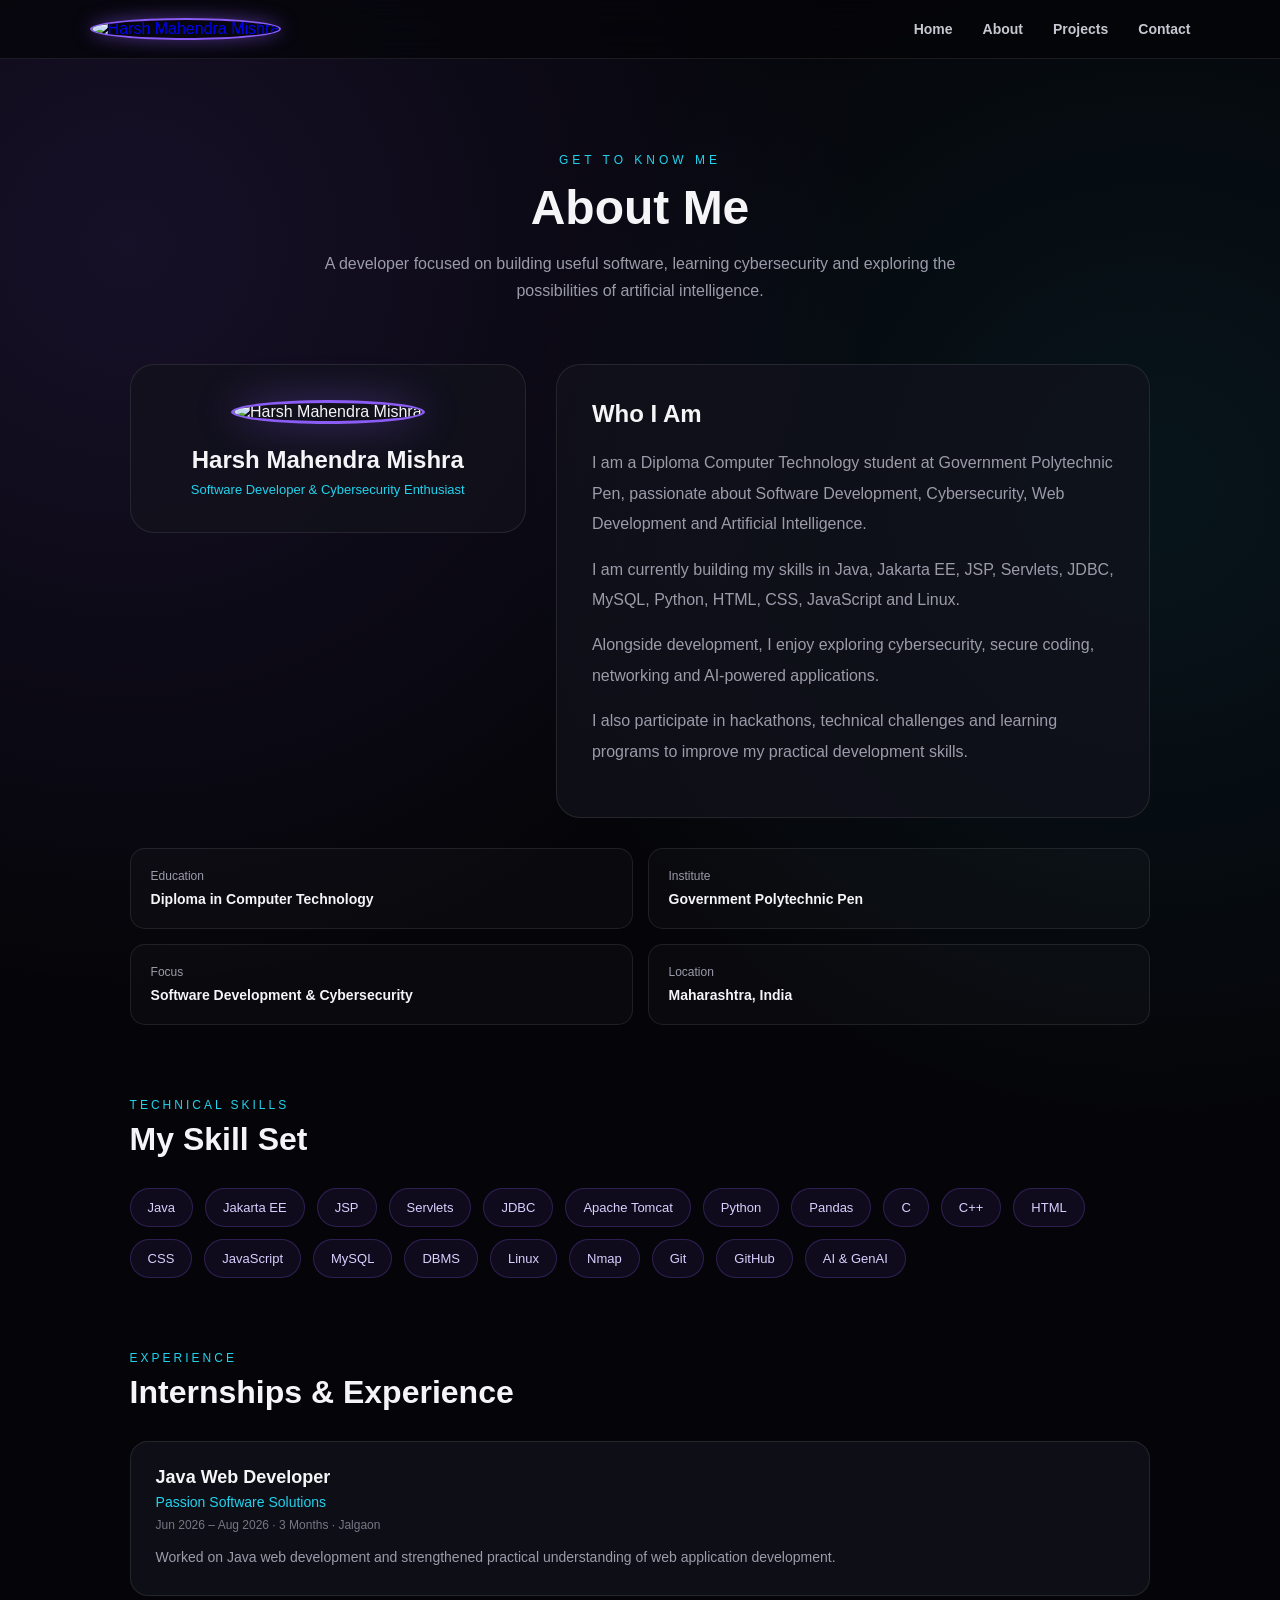
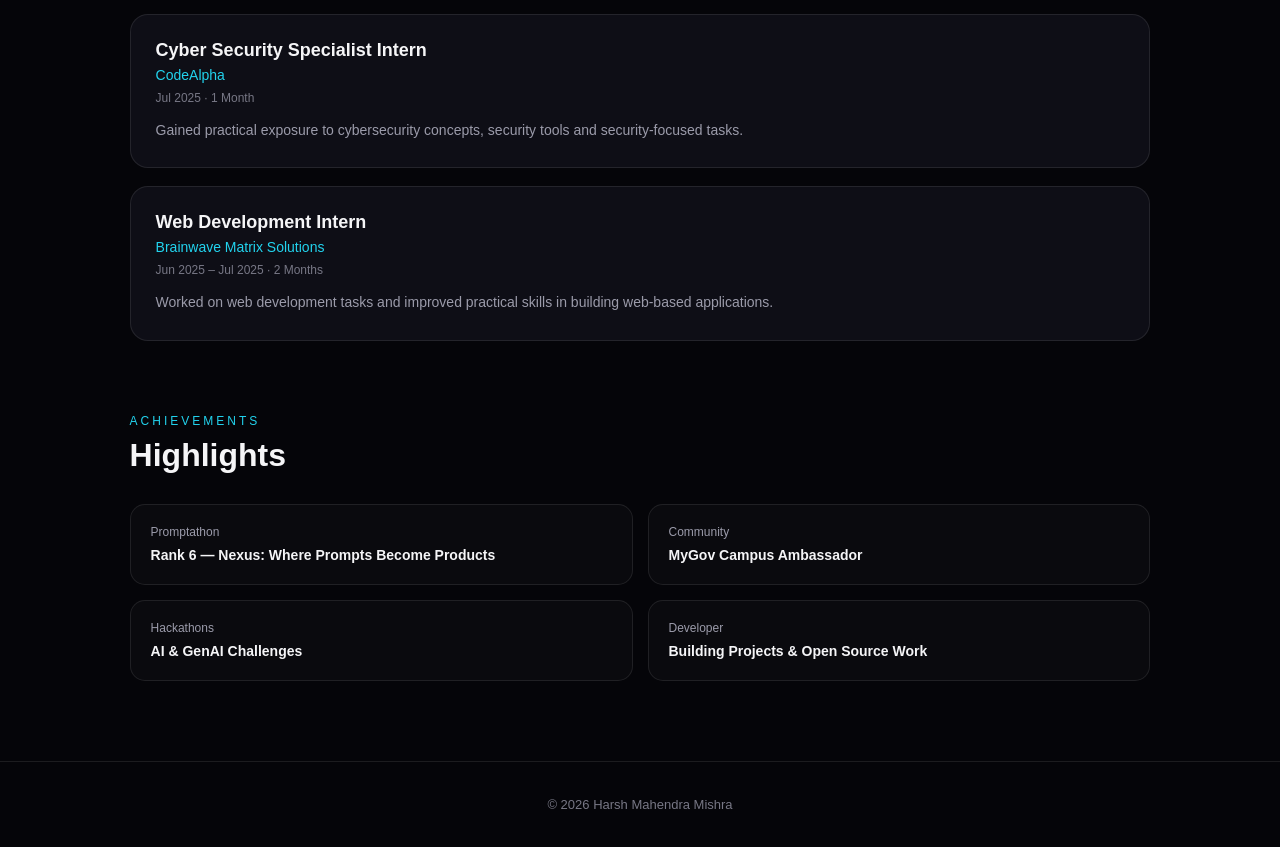
==== commit 239272e6: "Update about.html" ====
--- a/about.html
+++ b/about.html
@@ -1,753 +1,897 @@
 <!DOCTYPE html>
 <html lang="en">
+
 <head>
 
-    <meta charset="UTF-8">
-    <meta name="viewport" content="width=device-width, initial-scale=1.0">
-
-    <title>About | Harsh Mahendra Mishra</title>
-
-    <meta name="description"
-          content="About Harsh Mahendra Mishra - Software Development, Cybersecurity and AI & GenAI enthusiast.">
-
-    <style>
-
-        /* =========================
-           RESET
-        ========================= */
-
-        * {
-            margin: 0;
-            padding: 0;
-            box-sizing: border-box;
-        }
-
-        html {
-            scroll-behavior: smooth;
-        }
-
-        body {
-            font-family: Arial, Helvetica, sans-serif;
-            background: #08080d;
-            color: #ffffff;
-            line-height: 1.6;
-        }
-
-        a {
-            text-decoration: none;
-            color: inherit;
-        }
-
-        :root {
-            --bg: #08080d;
-            --card: #101018;
-            --card2: #141420;
-
-            --purple: #8b5cf6;
-            --purple-light: #a78bfa;
-
-            --cyan: #22d3ee;
-
-            --white: #ffffff;
-            --muted: #a1a1aa;
-
-            --border: rgba(255,255,255,0.09);
-
-            --max-width: 1180px;
-        }
-
-
-        /* =========================
-           HEADER
-        ========================= */
-
-        header {
-            position: sticky;
-            top: 0;
-            z-index: 1000;
-
-            width: 100%;
-
-            background: rgba(8,8,13,0.94);
-
-            border-bottom:
-                1px solid var(--border);
-        }
-
-        .navbar {
-            width: 90%;
-            max-width: var(--max-width);
-
-            margin: auto;
-
-            padding: 18px 0;
-
-            display: flex;
-            align-items: center;
-            justify-content: space-between;
-        }
-
-        .logo {
-            width: 45px;
-            height: 45px;
-
-            display: flex;
-            align-items: center;
-            justify-content: center;
-
-            border-radius: 12px;
-
-            background:
-                linear-gradient(
-                    135deg,
-                    var(--purple),
-                    var(--cyan)
-                );
-
-            font-size: 17px;
-            font-weight: 800;
-
-            box-shadow:
-                0 0 25px
-                rgba(139,92,246,0.25);
-        }
-
-        nav {
-            display: flex;
-            gap: 30px;
-        }
-
-        nav a {
-            color: var(--muted);
-
-            font-size: 14px;
-            font-weight: 600;
-
-            transition: 0.3s;
-        }
-
-        nav a:hover,
-        nav a.active {
-            color: #ffffff;
-        }
-
-
-        /* =========================
-           COMMON
-        ========================= */
-
-        .container {
-            width: 90%;
-            max-width: var(--max-width);
-            margin: auto;
-        }
-
-        section {
-            padding: 90px 0;
-        }
-
-        .tag {
-            display: inline-block;
-
-            padding: 8px 14px;
-
-            border-radius: 50px;
-
-            background:
-                rgba(139,92,246,0.08);
-
-            border:
-                1px solid
-                rgba(139,92,246,0.3);
-
-            color: var(--purple-light);
-
-            font-size: 12px;
-            font-weight: 700;
-
-            letter-spacing: 0.5px;
-        }
-
-        .section-title {
-            font-size: 42px;
-            line-height: 1.2;
-
-            margin-top: 18px;
-            margin-bottom: 15px;
-        }
-
-        .section-title span {
-            color: var(--purple-light);
-        }
-
-        .section-description {
-            max-width: 750px;
-
-            color: var(--muted);
-
-            font-size: 16px;
-        }
-
-
-        /* =========================
-           PAGE HERO
-        ========================= */
-
-        .page-hero {
-            padding:
-                110px 0
-                70px;
-
-            text-align: center;
-        }
-
-        .page-hero h1 {
-            font-size:
-                clamp(45px, 7vw, 70px);
-
-            line-height: 1.1;
-
-            margin: 20px 0;
-        }
-
-        .gradient {
-            background:
-                linear-gradient(
-                    90deg,
-                    #ffffff,
-                    #a78bfa,
-                    #22d3ee
-                );
-
-            -webkit-background-clip: text;
-            background-clip: text;
-
-            color: transparent;
-        }
-
-
-        /* =========================
-           ABOUT INTRO
-        ========================= */
-
-        .about-grid {
-            display: grid;
-
-            grid-template-columns:
-                0.8fr 1.2fr;
-
-            gap: 70px;
-
-            align-items: center;
-        }
-
-        .profile-box {
-            padding: 35px;
-
-            background:
-                linear-gradient(
-                    145deg,
-                    rgba(139,92,246,0.12),
-                    rgba(34,211,238,0.04)
-                );
-
-            border:
-                1px solid var(--border);
-
-            border-radius: 25px;
-
-            text-align: center;
-        }
-
-        .profile-box img {
-            width: 190px;
-            height: 190px;
-
-            object-fit: cover;
-
-            border-radius: 50%;
-
-            margin: auto auto 25px;
-
-            border:
-                3px solid
-                rgba(167,139,250,0.6);
-
-            box-shadow:
-                0 0 45px
-                rgba(139,92,246,0.25);
-        }
-
-        .profile-box h2 {
-            font-size: 25px;
-            margin-bottom: 5px;
-        }
-
-        .profile-box p {
-            color: var(--muted);
-            font-size: 14px;
-        }
-
-        .about-content h2 {
-            font-size: 35px;
-            margin-bottom: 20px;
-        }
-
-        .about-content h2 span {
-            color: var(--purple-light);
-        }
-
-        .about-content p {
-            color: var(--muted);
-            margin-bottom: 18px;
-            font-size: 15px;
-        }
-
-
-        /* =========================
-           INFO CARDS
-        ========================= */
-
-        .info-grid {
-            display: grid;
-
-            grid-template-columns:
-                repeat(2, 1fr);
-
-            gap: 15px;
-
-            margin-top: 25px;
-        }
-
-        .info-card {
-            padding: 18px;
-
-            background: var(--card);
-
-            border:
-                1px solid var(--border);
-
-            border-radius: 12px;
-        }
-
-        .info-card small {
-            display: block;
-
-            color: var(--muted);
-
-            font-size: 12px;
-
-            margin-bottom: 3px;
-        }
-
-        .info-card strong {
-            font-size: 14px;
-        }
-
-
-        /* =========================
-           SKILLS
-        ========================= */
-
-        .skills-section {
-            background:
-                rgba(255,255,255,0.015);
-
-            border-top:
-                1px solid var(--border);
-
-            border-bottom:
-                1px solid var(--border);
-        }
-
-        .skills-grid {
-            display: grid;
-
-            grid-template-columns:
-                repeat(4, 1fr);
-
-            gap: 15px;
-
-            margin-top: 40px;
-        }
-
-        .skill {
-            padding: 20px;
-
-            background: var(--card);
-
-            border:
-                1px solid var(--border);
-
-            border-radius: 14px;
-
-            text-align: center;
-
-            transition: 0.3s;
-        }
-
-        .skill:hover {
-            transform: translateY(-5px);
-
-            border-color:
-                rgba(139,92,246,0.4);
-        }
-
-        .skill-icon {
-            font-size: 25px;
-            margin-bottom: 8px;
-        }
-
-        .skill h3 {
-            font-size: 14px;
-        }
-
-        .skill p {
-            color: var(--muted);
-            font-size: 11px;
-            margin-top: 4px;
-        }
-
-
-        /* =========================
-           EXPERIENCE
-        ========================= */
-
-        .timeline {
-            position: relative;
-
-            margin-top: 45px;
-
-            padding-left: 35px;
-        }
-
-        .timeline::before {
-            content: "";
-
-            position: absolute;
-
-            left: 7px;
-            top: 0;
-            bottom: 0;
-
-            width: 2px;
-
-            background:
-                linear-gradient(
-                    var(--purple),
-                    var(--cyan)
-                );
-        }
-
-        .timeline-item {
-            position: relative;
-
-            margin-bottom: 35px;
-        }
-
-        .timeline-item::before {
-            content: "";
-
-            position: absolute;
-
-            left: -34px;
-            top: 5px;
-
-            width: 13px;
-            height: 13px;
-
-            border-radius: 50%;
-
-            background:
-                var(--purple);
-
-            border:
-                3px solid
-                var(--bg);
-
-            box-shadow:
-                0 0 15px
-                rgba(139,92,246,0.7);
-        }
-
-        .experience-card {
-            padding: 25px;
-
-            background: var(--card);
-
-            border:
-                1px solid var(--border);
-
-            border-radius: 17px;
-
-            transition: 0.3s;
-        }
-
-        .experience-card:hover {
-            transform: translateX(5px);
-
-            border-color:
-                rgba(139,92,246,0.35);
-        }
-
-        .experience-card .date {
-            color: var(--cyan);
-
-            font-size: 12px;
-            font-weight: 700;
-
-            margin-bottom: 7px;
-        }
-
-        .experience-card h3 {
-            font-size: 21px;
-            margin-bottom: 3px;
-        }
-
-        .experience-card .company {
-            color: var(--purple-light);
-
-            font-size: 14px;
-
-            margin-bottom: 12px;
-        }
-
-        .experience-card p {
-            color: var(--muted);
-            font-size: 14px;
-        }
-
-
-        /* =========================
-           EDUCATION
-        ========================= */
-
-        .education-grid {
-            display: grid;
-
-            grid-template-columns:
-                repeat(2, 1fr);
-
-            gap: 20px;
-
-            margin-top: 40px;
-        }
-
-        .education-card {
-            padding: 30px;
-
-            background: var(--card);
-
-            border:
-                1px solid var(--border);
-
-            border-radius: 18px;
-
-            transition: 0.3s;
-        }
-
-        .education-card:hover {
-            transform: translateY(-5px);
-
-            border-color:
-                rgba(34,211,238,0.35);
-        }
-
-        .education-card .year {
-            display: inline-block;
-
-            padding: 5px 10px;
-
-            border-radius: 50px;
-
-            background:
-                rgba(34,211,238,0.08);
-
-            color: #67e8f9;
-
-            font-size: 11px;
-
-            margin-bottom: 15px;
-        }
-
-        .education-card h3 {
-            font-size: 20px;
-            margin-bottom: 7px;
-        }
-
-        .education-card h4 {
-            color: var(--purple-light);
-
-            font-size: 14px;
-
-            margin-bottom: 10px;
-        }
-
-        .education-card p {
-            color: var(--muted);
-            font-size: 13px;
-        }
-
-
-        /* =========================
-           ACHIEVEMENTS
-        ========================= */
-
-        .achievement-grid {
-            display: grid;
-
-            grid-template-columns:
-                repeat(3, 1fr);
-
-            gap: 20px;
-
-            margin-top: 40px;
-        }
-
-        .achievement {
-            padding: 28px;
-
-            background: var(--card);
-
-            border:
-                1px solid var(--border);
-
-            border-radius: 18px;
-
-            text-align: center;
-        }
-
-        .achievement-icon {
-            font-size: 30px;
-            margin-bottom: 12px;
-        }
-
-        .achievement h3 {
-            font-size: 17px;
-            margin-bottom: 7px;
-        }
-
-        .achievement p {
-            color: var(--muted);
-            font-size: 13px;
-        }
-
-
-        /* =========================
-           FOOTER
-        ========================= */
-
-        footer {
-            padding: 35px 0;
-
-            text-align: center;
-
-            color: var(--muted);
-
-            font-size: 13px;
-
-            border-top:
-                1px solid var(--border);
-        }
-
-
-        /* =========================
-           RESPONSIVE
-        ========================= */
-
-        @media (max-width: 900px) {
-
-            .about-grid {
-                grid-template-columns: 1fr;
-            }
-
-            .profile-box {
-                max-width: 450px;
-                margin: auto;
-            }
-
-            .skills-grid {
-                grid-template-columns:
-                    repeat(2, 1fr);
-            }
-
-            .achievement-grid {
-                grid-template-columns: 1fr;
-            }
-
-        }
-
-
-        @media (max-width: 650px) {
-
-            .navbar {
-                padding: 15px 0;
-            }
-
-            nav {
-                gap: 13px;
-            }
-
-            nav a {
-                font-size: 11px;
-            }
-
-            section {
-                padding: 70px 0;
-            }
-
-            .page-hero {
-                padding:
-                    80px 0
-                    50px;
-            }
-
-            .page-hero h1 {
-                font-size: 45px;
-            }
-
-            .section-title {
-                font-size: 34px;
-            }
-
-            .info-grid {
-                grid-template-columns: 1fr;
-            }
-
-            .education-grid {
-                grid-template-columns: 1fr;
-            }
-
-        }
-
-
-        @media (max-width: 450px) {
-
-            .logo {
-                width: 40px;
-                height: 40px;
-            }
-
-            nav {
-                gap: 8px;
-            }
-
-            nav a {
-                font-size: 10px;
-            }
-
-            .skills-grid {
-                grid-template-columns: 1fr;
-            }
-
-            .profile-box img {
-                width: 150px;
-                height: 150px;
-            }
-
-        }
-
-    </style>
+<meta charset="UTF-8">
+
+<meta
+    name="viewport"
+    content="width=device-width, initial-scale=1.0"
+>
+
+<title>
+    About | Harsh Mahendra Mishra
+</title>
+
+
+<style>
+
+/* =====================================================
+   GLOBAL
+===================================================== */
+
+*{
+    margin:0;
+    padding:0;
+    box-sizing:border-box;
+}
+
+html{
+    scroll-behavior:smooth;
+}
+
+:root{
+
+    --bg:#050509;
+
+    --card:rgba(18,18,28,.72);
+
+    --border:rgba(255,255,255,.09);
+
+    --purple:#8b5cf6;
+
+    --cyan:#22d3ee;
+
+    --white:#f5f5f7;
+
+    --muted:#9b9baa;
+
+}
+
+body{
+
+    font-family:
+        Arial,
+        Helvetica,
+        sans-serif;
+
+    color:var(--white);
+
+    background:
+
+        radial-gradient(
+            circle at 10% 10%,
+            rgba(139,92,246,.13),
+            transparent 30%
+        ),
+
+        radial-gradient(
+            circle at 90% 20%,
+            rgba(34,211,238,.08),
+            transparent 28%
+        ),
+
+        var(--bg);
+
+    min-height:100vh;
+
+    overflow-x:hidden;
+
+}
+
+
+/* =====================================================
+   INNER PAGE LOADER
+   SHORT + PROFESSIONAL
+===================================================== */
+
+#pageLoader{
+
+    position:fixed;
+
+    inset:0;
+
+    z-index:99999;
+
+    display:flex;
+
+    align-items:center;
+
+    justify-content:center;
+
+    background:#07070c;
+
+    /*
+       GUARANTEED AUTO HIDE
+    */
+
+    animation:
+        pageLoaderHide .55s ease 1.15s forwards;
+
+}
+
+
+@keyframes pageLoaderHide{
+
+    0%{
+        opacity:1;
+        visibility:visible;
+        pointer-events:auto;
+    }
+
+    99%{
+        opacity:0;
+        visibility:hidden;
+        pointer-events:none;
+    }
+
+    100%{
+        opacity:0;
+        visibility:hidden;
+        pointer-events:none;
+        display:none;
+    }
+
+}
+
+
+.page-loader-content{
+
+    text-align:center;
+
+    animation:
+        pageLoaderIn .6s ease;
+
+}
+
+
+@keyframes pageLoaderIn{
+
+    from{
+
+        opacity:0;
+
+        transform:
+            translateY(12px)
+            scale(.95);
+
+    }
+
+    to{
+
+        opacity:1;
+
+        transform:
+            translateY(0)
+            scale(1);
+
+    }
+
+}
+
+
+.page-loader-photo{
+
+    width:70px;
+
+    height:70px;
+
+    margin:auto;
+
+    border-radius:50%;
+
+    overflow:hidden;
+
+    border:
+        2px solid var(--purple);
+
+    box-shadow:
+        0 0 30px
+        rgba(139,92,246,.5);
+
+    animation:
+        smallPulse 1s infinite;
+
+}
+
+
+.page-loader-photo img{
+
+    width:100%;
+
+    height:100%;
+
+    object-fit:cover;
+
+}
+
+
+@keyframes smallPulse{
+
+    0%,100%{
+        transform:scale(1);
+    }
+
+    50%{
+        transform:scale(1.08);
+    }
+
+}
+
+
+.page-loader-content h2{
+
+    margin-top:18px;
+
+    font-size:15px;
+
+    letter-spacing:3px;
+
+}
+
+
+.page-loader-content p{
+
+    margin-top:7px;
+
+    font-size:10px;
+
+    letter-spacing:3px;
+
+    color:var(--cyan);
+
+}
+
+
+/* =====================================================
+   NAVBAR
+===================================================== */
+
+header{
+
+    position:fixed;
+
+    top:0;
+
+    left:0;
+
+    right:0;
+
+    z-index:1000;
+
+    padding:
+        18px 7%;
+
+    background:
+        rgba(5,5,9,.72);
+
+    backdrop-filter:
+        blur(18px);
+
+    border-bottom:
+        1px solid var(--border);
+
+}
+
+
+.navbar{
+
+    max-width:1250px;
+
+    margin:auto;
+
+    display:flex;
+
+    align-items:center;
+
+    justify-content:space-between;
+
+}
+
+
+.logo{
+
+    text-decoration:none;
+
+}
+
+
+.logo img{
+
+    width:45px;
+
+    height:45px;
+
+    object-fit:cover;
+
+    border-radius:50%;
+
+    border:
+        2px solid var(--purple);
+
+    box-shadow:
+        0 0 18px
+        rgba(139,92,246,.5);
+
+    transition:.3s;
+
+}
+
+
+.logo img:hover{
+
+    transform:
+        scale(1.08)
+        rotate(8deg);
+
+}
+
+
+nav{
+
+    display:flex;
+
+    gap:30px;
+
+}
+
+
+nav a{
+
+    color:#c7c7d1;
+
+    text-decoration:none;
+
+    font-size:14px;
+
+    font-weight:600;
+
+    transition:.3s;
+
+}
+
+
+nav a:hover{
+
+    color:var(--cyan);
+
+}
+
+
+/* =====================================================
+   CONTAINER
+===================================================== */
+
+.container{
+
+    max-width:1200px;
+
+    margin:auto;
+
+    padding:
+        150px 7%
+        80px;
+
+}
+
+
+/* =====================================================
+   PAGE HEADING
+===================================================== */
+
+.heading{
+
+    text-align:center;
+
+    margin-bottom:60px;
+
+}
+
+
+.heading span{
+
+    color:var(--cyan);
+
+    font-size:12px;
+
+    letter-spacing:4px;
+
+}
+
+
+.heading h1{
+
+    margin-top:12px;
+
+    font-size:48px;
+
+}
+
+
+.heading p{
+
+    max-width:650px;
+
+    margin:
+        15px auto 0;
+
+    color:var(--muted);
+
+    line-height:1.7;
+
+}
+
+
+/* =====================================================
+   ABOUT
+===================================================== */
+
+.about-grid{
+
+    display:grid;
+
+    grid-template-columns:
+        .8fr
+        1.2fr;
+
+    gap:30px;
+
+    align-items:start;
+
+}
+
+
+.profile{
+
+    padding:35px;
+
+    text-align:center;
+
+    background:var(--card);
+
+    border:
+        1px solid var(--border);
+
+    border-radius:24px;
+
+    transition:.3s;
+
+}
+
+
+.profile:hover{
+
+    transform:
+        translateY(-7px);
+
+    border-color:
+        rgba(139,92,246,.5);
+
+}
+
+
+.profile img{
+
+    width:190px;
+
+    height:190px;
+
+    object-fit:cover;
+
+    border-radius:50%;
+
+    border:
+        3px solid var(--purple);
+
+    box-shadow:
+        0 0 40px
+        rgba(139,92,246,.4);
+
+}
+
+
+.profile h2{
+
+    margin-top:22px;
+
+}
+
+
+.profile p{
+
+    margin-top:8px;
+
+    color:var(--cyan);
+
+    font-size:13px;
+
+}
+
+
+.bio{
+
+    padding:35px;
+
+    background:var(--card);
+
+    border:
+        1px solid var(--border);
+
+    border-radius:24px;
+
+}
+
+
+.bio h2{
+
+    margin-bottom:20px;
+
+}
+
+
+.bio p{
+
+    color:var(--muted);
+
+    line-height:1.9;
+
+    margin-bottom:15px;
+
+}
+
+
+/* =====================================================
+   INFO
+===================================================== */
+
+.info-grid{
+
+    margin-top:30px;
+
+    display:grid;
+
+    grid-template-columns:
+        repeat(2,1fr);
+
+    gap:15px;
+
+}
+
+
+.info{
+
+    padding:20px;
+
+    background:
+        rgba(255,255,255,.025);
+
+    border:
+        1px solid var(--border);
+
+    border-radius:15px;
+
+    transition:.3s;
+
+}
+
+
+.info:hover{
+
+    transform:
+        translateY(-4px);
+
+    border-color:
+        rgba(34,211,238,.35);
+
+}
+
+
+.info span{
+
+    display:block;
+
+    color:var(--muted);
+
+    font-size:12px;
+
+    margin-bottom:7px;
+
+}
+
+
+.info strong{
+
+    font-size:14px;
+
+}
+
+
+/* =====================================================
+   SECTION
+===================================================== */
+
+.section{
+
+    margin-top:70px;
+
+}
+
+
+.section-title{
+
+    margin-bottom:30px;
+
+}
+
+
+.section-title span{
+
+    color:var(--cyan);
+
+    font-size:12px;
+
+    letter-spacing:3px;
+
+}
+
+
+.section-title h2{
+
+    margin-top:8px;
+
+    font-size:32px;
+
+}
+
+
+/* =====================================================
+   SKILLS
+===================================================== */
+
+.skills{
+
+    display:flex;
+
+    flex-wrap:wrap;
+
+    gap:12px;
+
+}
+
+
+.skill{
+
+    padding:
+        11px 17px;
+
+    border-radius:30px;
+
+    background:
+        rgba(139,92,246,.08);
+
+    border:
+        1px solid
+        rgba(139,92,246,.25);
+
+    color:#d8d0ff;
+
+    font-size:13px;
+
+    transition:.3s;
+
+}
+
+
+.skill:hover{
+
+    transform:
+        translateY(-4px);
+
+    border-color:
+        var(--cyan);
+
+    color:var(--cyan);
+
+}
+
+
+/* =====================================================
+   EXPERIENCE
+===================================================== */
+
+.timeline{
+
+    display:grid;
+
+    gap:18px;
+
+}
+
+
+.experience{
+
+    padding:25px;
+
+    background:var(--card);
+
+    border:
+        1px solid var(--border);
+
+    border-radius:18px;
+
+    transition:.3s;
+
+}
+
+
+.experience:hover{
+
+    transform:
+        translateX(7px);
+
+    border-color:
+        rgba(34,211,238,.4);
+
+}
+
+
+.experience h3{
+
+    font-size:18px;
+
+}
+
+
+.company{
+
+    color:var(--cyan);
+
+    margin-top:6px;
+
+    font-size:14px;
+
+}
+
+
+.date{
+
+    color:#777785;
+
+    font-size:12px;
+
+    margin-top:8px;
+
+}
+
+
+.experience p{
+
+    margin-top:14px;
+
+    color:var(--muted);
+
+    line-height:1.7;
+
+    font-size:14px;
+
+}
+
+
+/* =====================================================
+   FOOTER
+===================================================== */
+
+footer{
+
+    border-top:
+        1px solid var(--border);
+
+    padding:
+        35px 7%;
+
+    text-align:center;
+
+    color:#777785;
+
+    font-size:13px;
+
+}
+
+
+/* =====================================================
+   MOBILE
+===================================================== */
+
+@media(max-width:800px){
+
+    header{
+
+        padding:
+            15px 5%;
+
+    }
+
+    nav{
+
+        gap:15px;
+
+    }
+
+    nav a{
+
+        font-size:12px;
+
+    }
+
+    .container{
+
+        padding:
+            125px 6%
+            60px;
+
+    }
+
+    .heading h1{
+
+        font-size:38px;
+
+    }
+
+    .about-grid{
+
+        grid-template-columns:1fr;
+
+    }
+
+    .info-grid{
+
+        grid-template-columns:1fr;
+
+    }
+
+}
+
+
+@media(max-width:480px){
+
+    nav{
+
+        gap:9px;
+
+    }
+
+    nav a{
+
+        font-size:10px;
+
+    }
+
+    .logo img{
+
+        width:38px;
+
+        height:38px;
+
+    }
+
+    .profile img{
+
+        width:150px;
+
+        height:150px;
+
+    }
+
+    .heading h1{
+
+        font-size:34px;
+
+    }
+
+}
+
+</style>
 
 </head>
 
@@ -755,787 +899,566 @@
 <body>
 
 
-    <!-- =========================
-         HEADER
-    ========================== -->
-
-    <header>
-
-        <div class="navbar">
-
-            <a href="index.html" class="logo">
-                HM
-            </a>
-
-            <nav>
-
-                <a href="index.html">
-                    Home
-                </a>
-
-                <a href="about.html" class="active">
-                    About
-                </a>
-
-                <a href="projects.html">
-                    Projects
-                </a>
-
-                <a href="contact.html">
-                    Contact
-                </a>
-
-            </nav>
+<!-- =====================================================
+     SHORT INNER PAGE LOADER
+===================================================== -->
+
+<div id="pageLoader">
+
+    <div class="page-loader-content">
+
+        <div class="page-loader-photo">
+
+            <img
+                src="https://avatars.githubusercontent.com/u/190022282?v=4"
+                alt="Harsh Mahendra Mishra"
+            >
 
         </div>
 
-    </header>
-
-
-
-    <!-- =========================
-         PAGE HERO
-    ========================== -->
-
-    <section class="page-hero">
-
-        <div class="container">
-
-            <span class="tag">
-                ABOUT ME
-            </span>
-
-            <h1>
-
-                Get to know
-                <span class="gradient">
-                    Harsh.
-
+        <h2>
+            HARSH MISHRA
+        </h2>
+
+        <p>
+            OPENING PROFILE
+        </p>
+
+    </div>
+
+</div>
+
+
+<!-- =====================================================
+     NAVBAR
+===================================================== -->
+
+<header>
+
+<div class="navbar">
+
+
+    <a
+        href="index.html"
+        class="logo"
+    >
+
+        <img
+            src="https://avatars.githubusercontent.com/u/190022282?v=4"
+            alt="Harsh Mahendra Mishra"
+        >
+
+    </a>
+
+
+    <nav>
+
+        <a href="index.html">
+            Home
+        </a>
+
+        <a href="about.html">
+            About
+        </a>
+
+        <a href="projects.html">
+            Projects
+        </a>
+
+        <a href="contact.html">
+            Contact
+        </a>
+
+    </nav>
+
+
+</div>
+
+</header>
+
+
+<!-- =====================================================
+     MAIN CONTENT
+===================================================== -->
+
+<main class="container">
+
+
+    <!-- HEADING -->
+
+    <div class="heading">
+
+        <span>
+            GET TO KNOW ME
+        </span>
+
+        <h1>
+            About Me
+        </h1>
+
+        <p>
+
+            A developer focused on building useful software,
+            learning cybersecurity and exploring the possibilities
+            of artificial intelligence.
+
+        </p>
+
+    </div>
+
+
+    <!-- =================================================
+         ABOUT GRID
+    ================================================= -->
+
+    <div class="about-grid">
+
+
+        <!-- PROFILE -->
+
+        <div class="profile">
+
+            <img
+                src="https://avatars.githubusercontent.com/u/190022282?v=4"
+                alt="Harsh Mahendra Mishra"
+            >
+
+            <h2>
+                Harsh Mahendra Mishra
+            </h2>
+
+            <p>
+                Software Developer &
+                Cybersecurity Enthusiast
+            </p>
+
+        </div>
+
+
+        <!-- BIO -->
+
+        <div class="bio">
+
+            <h2>
+                Who I Am
+            </h2>
+
+
+            <p>
+
+                I am a Diploma Computer Technology student
+                at Government Polytechnic Pen, passionate about
+                Software Development, Cybersecurity,
+                Web Development and Artificial Intelligence.
+
+            </p>
+
+
+            <p>
+
+                I am currently building my skills in Java,
+                Jakarta EE, JSP, Servlets, JDBC, MySQL,
+                Python, HTML, CSS, JavaScript and Linux.
+
+            </p>
+
+
+            <p>
+
+                Alongside development, I enjoy exploring
+                cybersecurity, secure coding, networking
+                and AI-powered applications.
+
+            </p>
+
+
+            <p>
+
+                I also participate in hackathons, technical
+                challenges and learning programs to improve
+                my practical development skills.
+
+            </p>
+
+        </div>
+
+    </div>
+
+
+    <!-- =================================================
+         BASIC INFO
+    ================================================= -->
+
+    <div class="info-grid">
+
+
+        <div class="info">
+
+            <span>
+                Education
+            </span>
+
+            <strong>
+                Diploma in Computer Technology
+            </strong>
+
+        </div>
+
+
+        <div class="info">
+
+            <span>
+                Institute
+            </span>
+
+            <strong>
+                Government Polytechnic Pen
+            </strong>
+
+        </div>
+
+
+        <div class="info">
+
+            <span>
+                Focus
+            </span>
+
+            <strong>
+                Software Development & Cybersecurity
+            </strong>
+
+        </div>
+
+
+        <div class="info">
+
+            <span>
+                Location
+            </span>
+
+            <strong>
+                Maharashtra, India
+            </strong>
+
+        </div>
+
+
+    </div>
+
+
+    <!-- =================================================
+         SKILLS
+    ================================================= -->
+
+    <section class="section">
+
+
+        <div class="section-title">
+
+            <span>
+                TECHNICAL SKILLS
+            </span>
+
+            <h2>
+                My Skill Set
+            </h2>
+
+        </div>
+
+
+        <div class="skills">
+
+
+            <span class="skill">
+                Java
+            </span>
+
+            <span class="skill">
+                Jakarta EE
+            </span>
+
+            <span class="skill">
+                JSP
+            </span>
+
+            <span class="skill">
+                Servlets
+            </span>
+
+            <span class="skill">
+                JDBC
+            </span>
+
+            <span class="skill">
+                Apache Tomcat
+            </span>
+
+            <span class="skill">
+                Python
+            </span>
+
+            <span class="skill">
+                Pandas
+            </span>
+
+            <span class="skill">
+                C
+            </span>
+
+            <span class="skill">
+                C++
+            </span>
+
+            <span class="skill">
+                HTML
+            </span>
+
+            <span class="skill">
+                CSS
+            </span>
+
+            <span class="skill">
+                JavaScript
+            </span>
+
+            <span class="skill">
+                MySQL
+            </span>
+
+            <span class="skill">
+                DBMS
+            </span>
+
+            <span class="skill">
+                Linux
+            </span>
+
+            <span class="skill">
+                Nmap
+            </span>
+
+            <span class="skill">
+                Git
+            </span>
+
+            <span class="skill">
+                GitHub
+            </span>
+
+            <span class="skill">
+                AI & GenAI
+            </span>
+
+
+        </div>
+
+    </section>
+
+
+    <!-- =================================================
+         EXPERIENCE
+    ================================================= -->
+
+    <section class="section">
+
+
+        <div class="section-title">
+
+            <span>
+                EXPERIENCE
+            </span>
+
+            <h2>
+                Internships & Experience
+            </h2>
+
+        </div>
+
+
+        <div class="timeline">
+
+
+            <!-- PASSION -->
+
+            <div class="experience">
+
+                <h3>
+                    Java Web Developer
+                </h3>
+
+                <div class="company">
+                    Passion Software Solutions
+                </div>
+
+                <div class="date">
+                    Jun 2026 – Aug 2026 · 3 Months · Jalgaon
+                </div>
+
+                <p>
+
+                    Worked on Java web development and
+                    strengthened practical understanding
+                    of web application development.
+
+                </p>
+
+            </div>
+
+
+            <!-- CODEALPHA -->
+
+            <div class="experience">
+
+                <h3>
+                    Cyber Security Specialist Intern
+                </h3>
+
+                <div class="company">
+                    CodeAlpha
+                </div>
+
+                <div class="date">
+                    Jul 2025 · 1 Month
+                </div>
+
+                <p>
+
+                    Gained practical exposure to cybersecurity
+                    concepts, security tools and
+                    security-focused tasks.
+
+                </p>
+
+            </div>
+
+
+            <!-- BRAINWAVE -->
+
+            <div class="experience">
+
+                <h3>
+                    Web Development Intern
+                </h3>
+
+                <div class="company">
+                    Brainwave Matrix Solutions
+                </div>
+
+                <div class="date">
+                    Jun 2025 – Jul 2025 · 2 Months
+                </div>
+
+                <p>
+
+                    Worked on web development tasks and
+                    improved practical skills in building
+                    web-based applications.
+
+                </p>
+
+            </div>
+
+
+        </div>
+
+    </section>
+
+
+    <!-- =================================================
+         ACHIEVEMENTS
+    ================================================= -->
+
+    <section class="section">
+
+
+        <div class="section-title">
+
+            <span>
+                ACHIEVEMENTS
+            </span>
+
+            <h2>
+                Highlights
+            </h2>
+
+        </div>
+
+
+        <div class="info-grid">
+
+
+            <div class="info">
+
+                <span>
+                    Promptathon
                 </span>
 
-            </h1>
-
-            <p class="section-description"
-               style="margin:auto;">
-
-                A Computer Technology diploma student
-                building skills across software development,
-                cybersecurity and artificial intelligence.
-
-            </p>
+                <strong>
+                    Rank 6 — Nexus:
+                    Where Prompts Become Products
+                </strong>
+
+            </div>
+
+
+            <div class="info">
+
+                <span>
+                    Community
+                </span>
+
+                <strong>
+                    MyGov Campus Ambassador
+                </strong>
+
+            </div>
+
+
+            <div class="info">
+
+                <span>
+                    Hackathons
+                </span>
+
+                <strong>
+                    AI & GenAI Challenges
+                </strong>
+
+            </div>
+
+
+            <div class="info">
+
+                <span>
+                    Developer
+                </span>
+
+                <strong>
+                    Building Projects & Open Source Work
+                </strong>
+
+            </div>
+
 
         </div>
 
     </section>
 
 
-
-    <!-- =========================
-         ABOUT
-    ========================== -->
-
-    <section>
-
-        <div class="container">
-
-            <div class="about-grid">
-
-
-                <!-- PROFILE -->
-
-                <div class="profile-box">
-
-                    <img
-                        src="https://avatars.githubusercontent.com/u/190022282?v=4"
-                        alt="Harsh Mahendra Mishra"
-                    >
-
-                    <h2>
-                        Harsh Mahendra Mishra
-                    </h2>
-
-                    <p>
-                        Aspiring Software Engineer
-                    </p>
-
-                    <p>
-                        Cybersecurity · AI · Web Development
-                    </p>
-
-                </div>
-
-
-
-                <!-- CONTENT -->
-
-                <div class="about-content">
-
-                    <span class="tag">
-                        WHO I AM
-                    </span>
-
-                    <h2>
-
-                        Building my journey in
-                        <span>technology.</span>
-
-                    </h2>
-
-                    <p>
-
-                        I am a Diploma Computer Technology
-                        student at Government Polytechnic Pen,
-                        Maharashtra, with a strong interest in
-                        software development, cybersecurity,
-                        artificial intelligence and modern
-                        web technologies.
-
-                    </p>
-
-                    <p>
-
-                        I am currently developing my skills in
-                        Java, Jakarta EE, JSP, Servlets, JDBC,
-                        MySQL, Python, HTML, CSS, JavaScript,
-                        Linux and networking.
-
-                    </p>
-
-                    <p>
-
-                        I enjoy building practical projects,
-                        participating in hackathons and
-                        technology challenges, and continuously
-                        learning new tools and technologies.
-
-                    </p>
-
-
-                    <div class="info-grid">
-
-                        <div class="info-card">
-
-                            <small>
-                                Education
-                            </small>
-
-                            <strong>
-                                Diploma in Computer Technology
-                            </strong>
-
-                        </div>
-
-
-                        <div class="info-card">
-
-                            <small>
-                                Institute
-                            </small>
-
-                            <strong>
-                                Government Polytechnic Pen
-                            </strong>
-
-                        </div>
-
-
-                        <div class="info-card">
-
-                            <small>
-                                Location
-                            </small>
-
-                            <strong>
-                                Pachora, Maharashtra
-                            </strong>
-
-                        </div>
-
-
-                        <div class="info-card">
-
-                            <small>
-                                Career Interest
-                            </small>
-
-                            <strong>
-                                Software & Cybersecurity
-                            </strong>
-
-                        </div>
-
-                    </div>
-
-                </div>
-
-            </div>
-
-        </div>
-
-    </section>
-
-
-
-    <!-- =========================
-         SKILLS
-    ========================== -->
-
-    <section class="skills-section">
-
-        <div class="container">
-
-            <span class="tag">
-                SKILLS
-            </span>
-
-            <h2 class="section-title">
-
-                Technologies I
-                <span>work with.</span>
-
-            </h2>
-
-            <p class="section-description">
-
-                Technologies and tools I am learning
-                and using while building projects.
-
-            </p>
-
-
-            <div class="skills-grid">
-
-
-                <div class="skill">
-
-                    <div class="skill-icon">
-                        ☕
-                    </div>
-
-                    <h3>
-                        Java
-                    </h3>
-
-                    <p>
-                        Programming
-                    </p>
-
-                </div>
-
-
-                <div class="skill">
-
-                    <div class="skill-icon">
-                        ◈
-                    </div>
-
-                    <h3>
-                        Jakarta EE
-                    </h3>
-
-                    <p>
-                        Enterprise Web
-                    </p>
-
-                </div>
-
-
-                <div class="skill">
-
-                    <div class="skill-icon">
-                        &lt;/&gt;
-                    </div>
-
-                    <h3>
-                        JSP & Servlets
-                    </h3>
-
-                    <p>
-                        Web Development
-                    </p>
-
-                </div>
-
-
-                <div class="skill">
-
-                    <div class="skill-icon">
-                        🔗
-                    </div>
-
-                    <h3>
-                        JDBC
-                    </h3>
-
-                    <p>
-                        Database Connectivity
-                    </p>
-
-                </div>
-
-
-                <div class="skill">
-
-                    <div class="skill-icon">
-                        🐍
-                    </div>
-
-                    <h3>
-                        Python
-                    </h3>
-
-                    <p>
-                        Programming & Data
-                    </p>
-
-                </div>
-
-
-                <div class="skill">
-
-                    <div class="skill-icon">
-                        🌐
-                    </div>
-
-                    <h3>
-                        HTML / CSS / JS
-                    </h3>
-
-                    <p>
-                        Frontend
-                    </p>
-
-                </div>
-
-
-                <div class="skill">
-
-                    <div class="skill-icon">
-                        🗄️
-                    </div>
-
-                    <h3>
-                        MySQL
-                    </h3>
-
-                    <p>
-                        Database
-                    </p>
-
-                </div>
-
-
-                <div class="skill">
-
-                    <div class="skill-icon">
-                        🐧
-                    </div>
-
-                    <h3>
-                        Linux
-                    </h3>
-
-                    <p>
-                        Cybersecurity
-                    </p>
-
-                </div>
-
-
-                <div class="skill">
-
-                    <div class="skill-icon">
-                        🔎
-                    </div>
-
-                    <h3>
-                        Nmap
-                    </h3>
-
-                    <p>
-                        Network Security
-                    </p>
-
-                </div>
-
-
-                <div class="skill">
-
-                    <div class="skill-icon">
-                        C
-                    </div>
-
-                    <h3>
-                        C / DSA
-                    </h3>
-
-                    <p>
-                        Programming
-                    </p>
-
-                </div>
-
-
-                <div class="skill">
-
-                    <div class="skill-icon">
-                        C++
-                    </div>
-
-                    <h3>
-                        C++ / OOP
-                    </h3>
-
-                    <p>
-                        Programming
-                    </p>
-
-                </div>
-
-
-                <div class="skill">
-
-                    <div class="skill-icon">
-                        ✦
-                    </div>
-
-                    <h3>
-                        AI & GenAI
-                    </h3>
-
-                    <p>
-                        Artificial Intelligence
-                    </p>
-
-                </div>
-
-            </div>
-
-        </div>
-
-    </section>
-
-
-
-    <!-- =========================
-         EXPERIENCE
-    ========================== -->
-
-    <section>
-
-        <div class="container">
-
-            <span class="tag">
-                EXPERIENCE
-            </span>
-
-            <h2 class="section-title">
-
-                My
-                <span>internships.</span>
-
-            </h2>
-
-            <p class="section-description">
-
-                Practical experience gained through
-                internships and project-based learning.
-
-            </p>
-
-
-            <div class="timeline">
-
-
-                <!-- PASSION -->
-
-                <div class="timeline-item">
-
-                    <div class="experience-card">
-
-                        <div class="date">
-                            Jun 2026 – Aug 2026
-                        </div>
-
-                        <h3>
-                            Java Web Developer
-                        </h3>
-
-                        <div class="company">
-                            Passion Software Solutions
-                            · Jalgaon, Maharashtra
-                        </div>
-
-                        <p>
-
-                            Worked on Java web development
-                            and explored technologies used for
-                            building database-driven web
-                            applications.
-
-                        </p>
-
-                    </div>
-
-                </div>
-
-
-
-                <!-- CODEALPHA -->
-
-                <div class="timeline-item">
-
-                    <div class="experience-card">
-
-                        <div class="date">
-                            Jul 2025 · 1 Month
-                        </div>
-
-                        <h3>
-                            Cyber Security Specialist Intern
-                        </h3>
-
-                        <div class="company">
-                            CodeAlpha
-                        </div>
-
-                        <p>
-
-                            Gained practical exposure to
-                            cybersecurity concepts,
-                            security tools and security-focused
-                            tasks.
-
-                        </p>
-
-                    </div>
-
-                </div>
-
-
-
-                <!-- BRAINWAVE -->
-
-                <div class="timeline-item">
-
-                    <div class="experience-card">
-
-                        <div class="date">
-                            Jun 2025 – Jul 2025
-                        </div>
-
-                        <h3>
-                            Web Development Intern
-                        </h3>
-
-                        <div class="company">
-                            Brainwave Matrix Solutions
-                        </div>
-
-                        <p>
-
-                            Worked on web development tasks
-                            and strengthened practical
-                            frontend development skills.
-
-                        </p>
-
-                    </div>
-
-                </div>
-
-            </div>
-
-        </div>
-
-    </section>
-
-
-
-    <!-- =========================
-         EDUCATION
-    ========================== -->
-
-    <section class="skills-section">
-
-        <div class="container">
-
-            <span class="tag">
-                EDUCATION
-            </span>
-
-            <h2 class="section-title">
-
-                My
-                <span>education.</span>
-
-            </h2>
-
-
-            <div class="education-grid">
-
-
-                <div class="education-card">
-
-                    <span class="year">
-                        2024 – 2027
-                    </span>
-
-                    <h3>
-                        Diploma in Computer Technology
-                    </h3>
-
-                    <h4>
-                        Government Polytechnic Pen
-                    </h4>
-
-                    <p>
-
-                        Maharashtra State Board of
-                        Technical Education (MSBTE)
-
-                    </p>
-
-                </div>
-
-
-                <div class="education-card">
-
-                    <span class="year">
-                        2024
-                    </span>
-
-                    <h3>
-                        Secondary School Certificate
-                    </h3>
-
-                    <h4>
-                        Burhani English Medium School,
-                        Pachora
-                    </h4>
-
-                    <p>
-
-                        Percentage:
-                        <strong>81.60%</strong>
-
-                    </p>
-
-                </div>
-
-            </div>
-
-        </div>
-
-    </section>
-
-
-
-    <!-- =========================
-         ACHIEVEMENTS
-    ========================== -->
-
-    <section>
-
-        <div class="container">
-
-            <span class="tag">
-                ACHIEVEMENTS
-            </span>
-
-            <h2 class="section-title">
-
-                Things I've
-                <span>achieved.</span>
-
-            </h2>
-
-
-            <div class="achievement-grid">
-
-
-                <div class="achievement">
-
-                    <div class="achievement-icon">
-                        🏆
-                    </div>
-
-                    <h3>
-                        Rank 6
-                    </h3>
-
-                    <p>
-
-                        Nexus: Where Prompts Become
-                        Products Promptathon
-
-                    </p>
-
-                </div>
-
-
-                <div class="achievement">
-
-                    <div class="achievement-icon">
-                        🇮🇳
-                    </div>
-
-                    <h3>
-                        MyGov Campus Ambassador
-                    </h3>
-
-                    <p>
-
-                        Participating in student and
-                        technology initiatives.
-
-                    </p>
-
-                </div>
-
-
-                <div class="achievement">
-
-                    <div class="achievement-icon">
-                        🚀
-                    </div>
-
-                    <h3>
-                        AI & GenAI Challenges
-                    </h3>
-
-                    <p>
-
-                        Participated in AI and Generative
-                        AI focused challenges and hackathons.
-
-                    </p>
-
-                </div>
-
-            </div>
-
-        </div>
-
-    </section>
-
-
-
-    <!-- =========================
-         FOOTER
-    ========================== -->
-
-    <footer>
-
-        <div class="container">
-
-            © 2026 Harsh Mahendra Mishra.
-            Built with HTML & CSS.
-
-        </div>
-
-    </footer>
+</main>
+
+
+<!-- =====================================================
+     FOOTER
+===================================================== -->
+
+<footer>
+
+    © 2026 Harsh Mahendra Mishra
+</footer>
 
 
 </body>
+
 </html>
